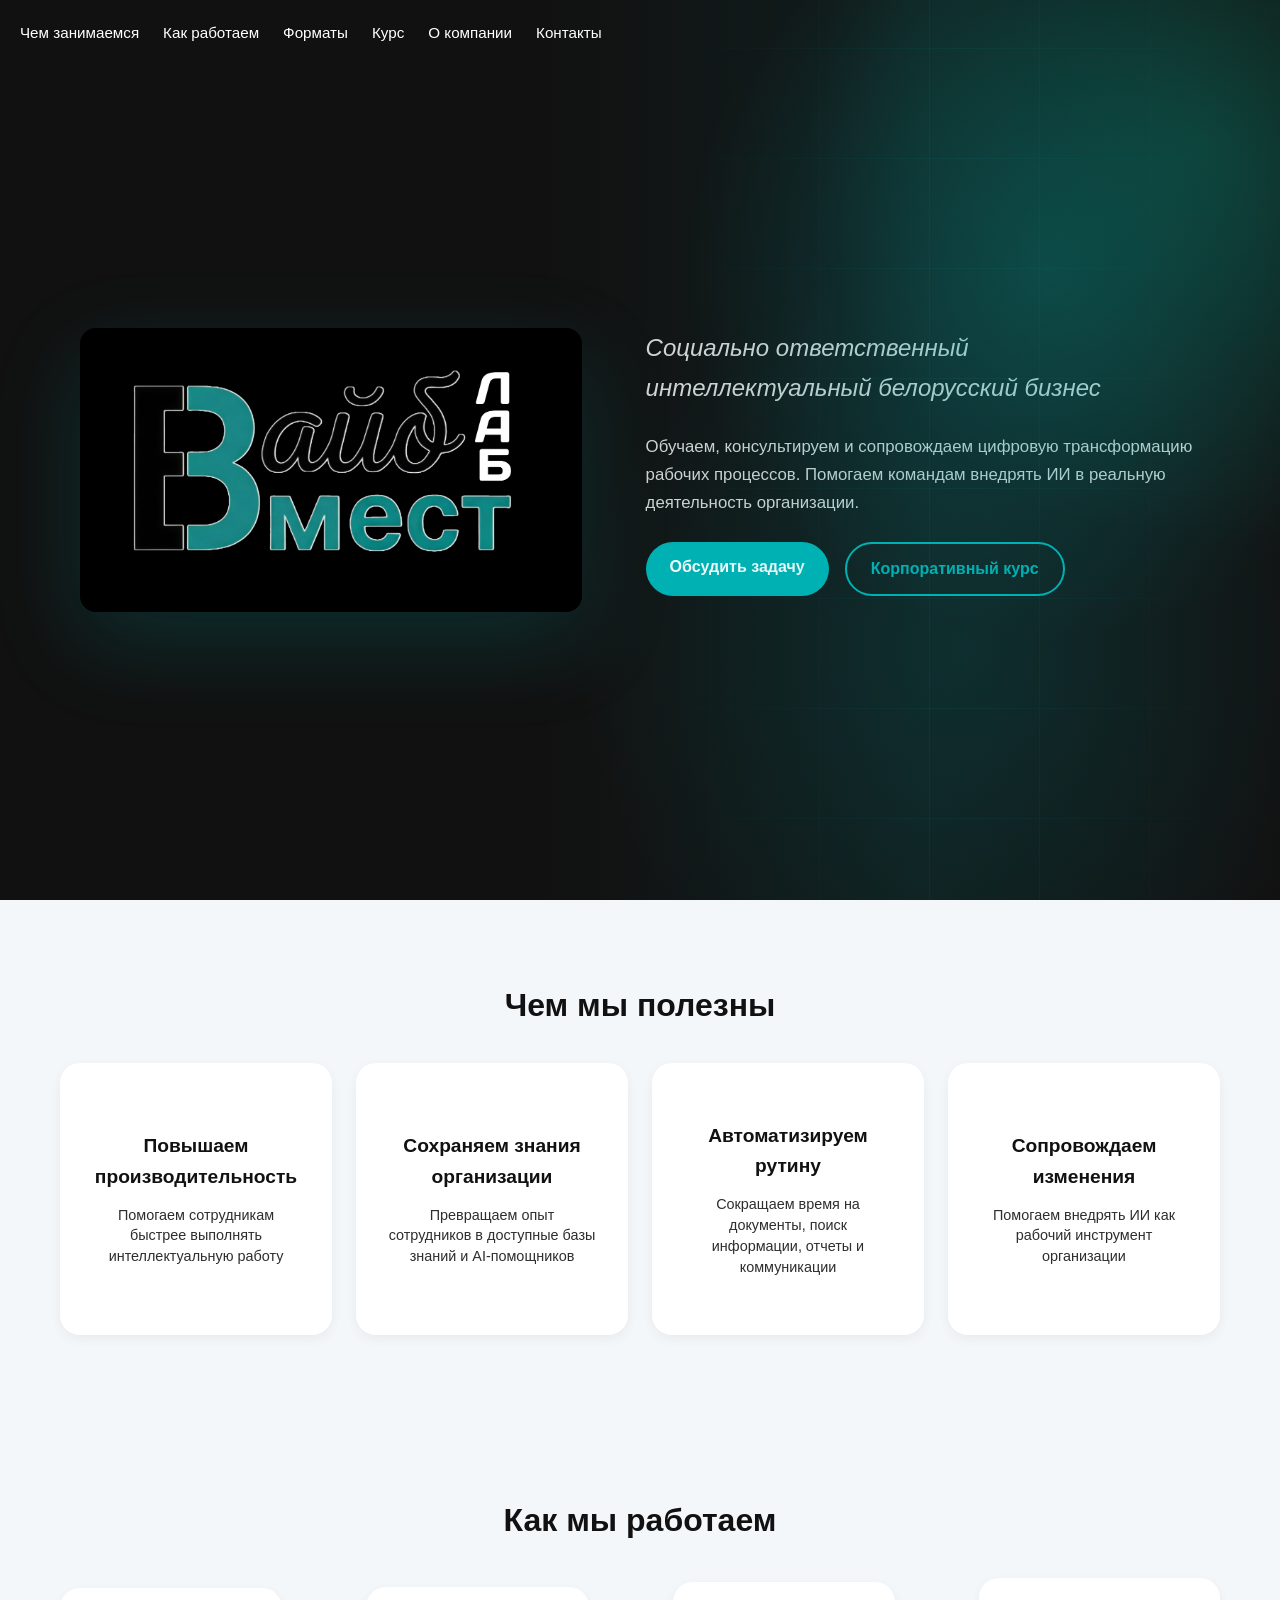
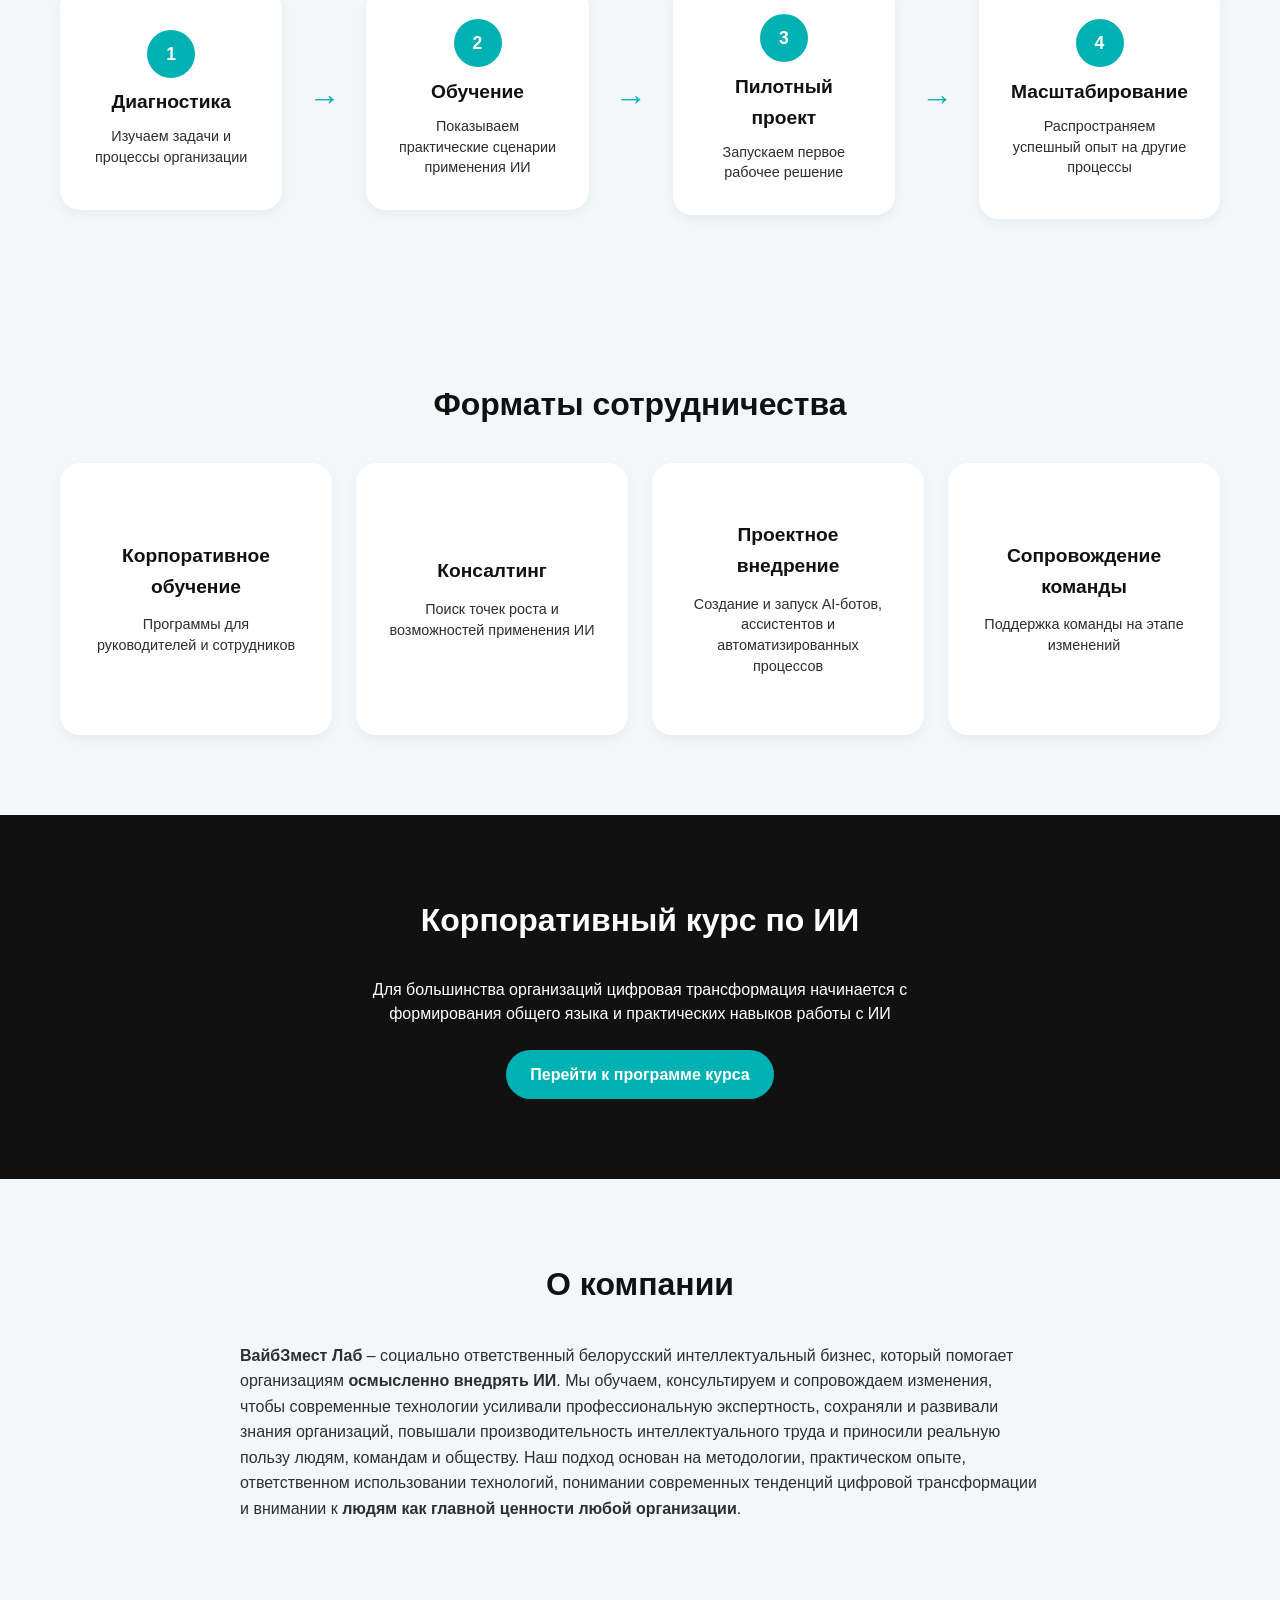
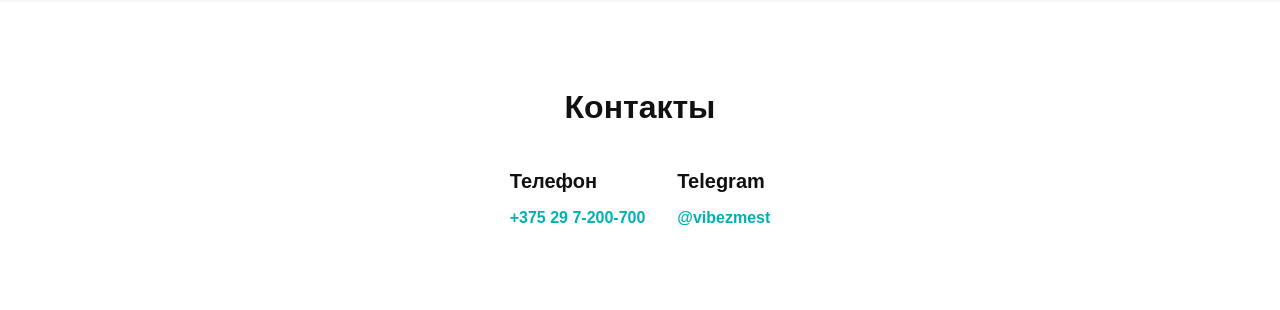
==== index.html @ 5fe68b1b "Update index.html" ====
<!DOCTYPE html>
<html lang="ru">
  <head>
    <meta charset="UTF-8" />
    <meta name="viewport" content="width=device-width, initial-scale=1.0" />
    <title>ВайбЗмест</title>
    <link rel="stylesheet" href="style.css" />
  </head>
  <body>
    <!-- Header / Hero Section -->
    <header class="hero" id="hero">
      <nav class="navbar">
        <!-- Убираем маленький логотип из навигации: оставляем только пункты меню и бургер -->
        <button class="nav-toggle" aria-label="Меню">
          &#9776;
        </button>
        <ul class="nav-links">
          <li><a href="#benefits">Чем занимаемся</a></li>
          <li><a href="#process">Как работаем</a></li>
          <li><a href="#formats">Форматы</a></li>
          <li><a href="#course">Курс</a></li>
          <li><a href="#about">О компании</a></li>
          <li><a href="#contacts">Контакты</a></li>
        </ul>
      </nav>
      <div class="hero-content">
        <!-- New hero layout: logo card and text side by side -->
        <div class="hero-logo-card">
          <!-- High‑resolution logo inside a white card -->
          <img src="assets/LogoVibeZmestBl.png" alt="Логотип ВайбЗмест" class="hero-logo" />
        </div>
        <div class="hero-text">
          <!-- Курсивная ценностная фраза вместо слогана про ИИ -->
          <p class="eyebrow">Социально ответственный интеллектуальный белорусский бизнес</p>
          <!-- Основные заголовки убираем, поскольку они дублируют логотип -->
          <p>
            Обучаем, консультируем и сопровождаем цифровую трансформацию рабочих
            процессов. Помогаем командам внедрять ИИ в&nbsp;реальную деятельность
            организации.
          </p>
          <div class="hero-buttons">
            <a href="#contacts" class="btn btn-primary">Обсудить задачу</a>
            <!-- Ссылка на программу корпоративного курса ведет на отдельный сайт -->
            <a href="https://pedfund.github.io/AI-PVNvna/" class="btn btn-outline" id="hero-course-link">Корпоративный курс</a>
          </div>
        </div>
      </div>
    </header>

    <!-- Benefits Section -->
    <section class="section benefits scroll-section" id="benefits">
      <div class="container">
        <h2 class="section-title">Чем мы полезны</h2>
        <div class="cards-grid">
          <div class="circle-card">
            <h3>Повышаем производительность</h3>
            <p>
              Помогаем сотрудникам быстрее выполнять интеллектуальную работу
            </p>
          </div>
          <div class="circle-card">
            <h3>Сохраняем знания организации</h3>
            <p>
              Превращаем опыт сотрудников в&nbsp;доступные базы знаний и
              AI‑помощников
            </p>
          </div>
          <div class="circle-card">
            <h3>Автоматизируем рутину</h3>
            <p>
              Сокращаем время на документы, поиск информации, отчеты и
              коммуникации
            </p>
          </div>
          <div class="circle-card">
            <h3>Сопровождаем изменения</h3>
            <p>
              Помогаем внедрять ИИ как рабочий инструмент организации
            </p>
          </div>
        </div>
      </div>
    </section>

    <!-- Process Section -->
    <section class="section process scroll-section" id="process">
      <div class="container">
        <h2 class="section-title">Как мы работаем</h2>
        <div class="process-flow">
          <div class="process-step">
            <div class="step-number">1</div>
            <h3>Диагностика</h3>
            <p>Изучаем задачи и процессы организации</p>
          </div>
          <div class="process-arrow">&rarr;</div>
          <div class="process-step">
            <div class="step-number">2</div>
            <h3>Обучение</h3>
            <p>Показываем практические сценарии применения ИИ</p>
          </div>
          <div class="process-arrow">&rarr;</div>
          <div class="process-step">
            <div class="step-number">3</div>
            <h3>Пилотный проект</h3>
            <p>Запускаем первое рабочее решение</p>
          </div>
          <div class="process-arrow">&rarr;</div>
          <div class="process-step">
            <div class="step-number">4</div>
            <h3>Масштабирование</h3>
            <p>Распространяем успешный опыт на другие процессы</p>
          </div>
        </div>
      </div>
    </section>

    <!-- Formats Section -->
    <section class="section formats scroll-section" id="formats">
      <div class="container">
        <h2 class="section-title">Форматы сотрудничества</h2>
        <div class="cards-grid">
          <div class="circle-card">
            <h3>Корпоративное обучение</h3>
            <p>Программы для руководителей и сотрудников</p>
          </div>
          <div class="circle-card">
            <h3>Консалтинг</h3>
            <p>Поиск точек роста и возможностей применения ИИ</p>
          </div>
          <div class="circle-card">
            <h3>Проектное внедрение</h3>
            <p>Создание и запуск AI‑ботов, ассистентов и автоматизированных процессов</p>
          </div>
          <div class="circle-card">
            <h3>Сопровождение команды</h3>
            <p>Поддержка команды на этапе изменений</p>
          </div>
        </div>
      </div>
    </section>

    <!-- Course Section -->
    <section class="section course scroll-section" id="course">
      <div class="container course-content">
        <h2 class="section-title">Корпоративный курс по ИИ</h2>
        <p>
          Для большинства организаций цифровая трансформация начинается с
          формирования общего языка и практических навыков работы с ИИ
        </p>
        <a href="https://pedfund.github.io/AI-PVNvna/" class="btn btn-primary" id="course-link">Перейти к программе курса</a>
      </div>
    </section>

    <!-- About Section -->
    <section class="section about scroll-section" id="about">
      <div class="container">
        <h2 class="section-title">О компании</h2>
        <p>
          <strong>ВайбЗмест Лаб</strong> – социально ответственный белорусский интеллектуальный бизнес, который помогает организациям <strong>осмысленно внедрять ИИ</strong>. Мы обучаем, консультируем и сопровождаем изменения, чтобы современные технологии усиливали профессиональную экспертность, сохраняли и развивали знания организаций, повышали производительность интеллектуального труда и приносили реальную пользу людям, командам и обществу</strong>. 
          Наш подход основан на методологии, практическом опыте, ответственном использовании технологий, понимании современных тенденций цифровой трансформации и внимании к <strong>людям как главной ценности любой организации</strong>.
        </p>
      </div>
    </section>

    <!-- Contacts Section -->
    <section class="section contacts scroll-section" id="contacts">
      <div class="container">
        <h2 class="section-title">Контакты</h2>
        <div class="contact-info">
          <div class="contact-item">
            <h3>Телефон</h3>
            <p><a href="tel:+375297200700">+375 29 7‑200‑700</a></p>
          </div>
          <div class="contact-item">
            <h3>Telegram</h3>
            <p><a href="https://t.me/vibezmest" id="telegram-link">@vibezmest</a></p>
          </div>
        </div>
      </div>
    </section>

    <script src="script.js"></script>
  </body>
</html>
---- style.css ----
/*
 * Основная таблица стилей для сайта ВайбЗмест
 *
 * Используются CSS‑переменные для удобной настройки цветовой схемы
 * и размеров. Старался сохранить минимализм, много воздуха и
 * хорошую читаемость даже на мобильных устройствах.
 */

/* Переменные цветов и размеров */
:root {
  --color-primary: #111111; /* графитовый */
  --color-light: #ffffff; /* белый */
  --color-accent: #00b1b4; /* фирменный бирюзовый оттенок */
  --color-accent-emerald: #00d9a6; /* дополнительный изумрудный оттенок для сетки */
  --color-background: #f4f7fa; /* светлый серо‑голубой фон */
  --color-card-bg: #ffffff; /* цвет карточек */
  --color-text-dark: #2e2e2e; /* основной цвет текста */
  --color-text-light: #f9f9f9; /* цвет текста на темном фоне */
  --spacing: 20px;
  --max-width: 1200px;
}

/* Сброс и базовые стили */
* {
  margin: 0;
  padding: 0;
  box-sizing: border-box;
}

body {
  font-family: 'Arial', 'Helvetica', sans-serif;
  line-height: 1.6;
  background-color: var(--color-background);
  color: var(--color-text-dark);
  scroll-behavior: smooth;
}

img {
  max-width: 100%;
  height: auto;
}

a {
  color: var(--color-accent);
  text-decoration: none;
}

a:hover {
  text-decoration: underline;
}

.container {
  max-width: var(--max-width);
  margin: 0 auto;
  padding: 0 var(--spacing);
}

/* Навигация */
.navbar {
  position: absolute;
  top: 0;
  left: 0;
  width: 100%;
  padding: var(--spacing);
  display: flex;
  align-items: center;
  justify-content: space-between;
  z-index: 1000;
}

.navbar .logo {
  height: 40px;
}

.nav-links {
  list-style: none;
  display: flex;
  gap: 1.5rem;
}

.nav-links li a {
  color: var(--color-light);
  font-weight: 500;
  font-size: 0.95rem;
  transition: color 0.3s ease;
}

.nav-links li a:hover {
  color: var(--color-accent);
}

/* Кнопка бургер-меню для мобильных */
.nav-toggle {
  display: none;
  font-size: 2rem;
  background: none;
  border: none;
  color: var(--color-light);
  cursor: pointer;
}

/* Герой */
.hero {
  background-color: var(--color-primary);
  color: var(--color-light);
  min-height: 100vh;
  display: flex;
  flex-direction: column;
  justify-content: center;
  align-items: center;
  padding: 120px var(--spacing) 80px;
  text-align: center;
  position: relative;
  overflow: hidden;
}

/* Сеточное свечение и нейросетка на первом экране
   Плавные радиальные градиенты дают свечение, а после – тонкая сетка справа. */
.hero::before {
  content: "";
  position: absolute;
  inset: 0;
  background:
    radial-gradient(circle at 82% 30%, rgba(0, 177, 180, 0.24), transparent 30%),
    radial-gradient(circle at 94% 16%, rgba(0, 217, 166, 0.18), transparent 28%),
    radial-gradient(circle at 76% 72%, rgba(0, 177, 180, 0.12), transparent 34%),
    linear-gradient(90deg, transparent 0%, transparent 42%, rgba(0, 177, 180, 0.08) 72%, transparent 100%);
  pointer-events: none;
  z-index: 0;
}

.hero::after {
  content: "";
  position: absolute;
  inset: 0;
  /* Сетка линий: горизонтальные и вертикальные полосы образуют сетку */
  background-image:
    linear-gradient(rgba(0, 177, 180, 0.18) 1px, transparent 1px),
    linear-gradient(90deg, rgba(0, 177, 180, 0.18) 1px, transparent 1px);
  background-size: 110px 110px;
  background-position: 70% 20%;
  opacity: 0.4;
  /* Маска, чтобы сетка постепенно появлялась справа и исчезала слева */
  mask-image:
    linear-gradient(90deg, transparent 0%, transparent 50%, black 75%, transparent 100%);
  -webkit-mask-image:
    linear-gradient(90deg, transparent 0%, transparent 50%, black 75%, transparent 100%);
  animation: networkGlow 16s ease-in-out infinite alternate;
  pointer-events: none;
  z-index: 0;
}

/* New hero layout */
.hero-content {
  width: min(1120px, 92vw);
  display: grid;
  grid-template-columns: 0.95fr 1.05fr;
  align-items: center;
  gap: 64px;
  text-align: left;
}
/* Карточка логотипа больше не имеет белой подложки или рамки.
   Мы делаем её прозрачной, убираем отступы и оставляем только тень,
   чтобы логотип выглядел свободно на фоне героя. */
.hero-logo-card {
  background: transparent;
  padding: 0;
  border-radius: 16px;
  box-shadow: 0 30px 90px rgba(0, 177, 180, 0.18);
  position: relative;
}

/* Заливаем правую часть логотипа белым, чтобы скрыть оригинальный текст «ЛАБ» */
/* Изображение логотипа в карточке. Убираем белую рамку вокруг него полностью. */
.hero-logo {
  width: 100%;
  display: block;
  border: none;
  border-radius: 16px;
}

/* Вертикальная подпись «ЛАБ» поверх логотипа — убираем черную обводку оригинала */
.hero-text {
  max-width: 620px;
}
.eyebrow {
  color: var(--color-accent);
  font-weight: 400;
  letter-spacing: normal;
  text-transform: none;
  font-style: italic;
  /* увеличиваем размер ценностной фразы */
  font-size: 1.5rem !important;
  margin-bottom: 1.2rem;
}
.hero-content h1 {
  font-size: clamp(3rem, 6vw, 5.8rem);
  line-height: 1;
  margin-bottom: 1rem;
}
.hero-content h2 {
  font-size: clamp(1.35rem, 2vw, 2rem);
  line-height: 1.35;
  font-weight: 500;
  margin-bottom: 1.4rem;
}
.hero-content p {
  font-size: 1.05rem;
  line-height: 1.65;
  color: rgba(255, 255, 255, 0.82);
  margin-bottom: 1.6rem;
  max-width: 620px;
}
.hero-buttons {
  display: flex;
  gap: 1rem;
  flex-wrap: wrap;
  justify-content: flex-start;
  margin-bottom: 1rem;
}
.tagline {
  font-size: 0.92rem;
  color: rgba(255, 255, 255, 0.62);
}

@media (max-width: 900px) {
  .hero-content {
    grid-template-columns: 1fr;
    gap: 36px;
    text-align: center;
  }
  .hero-logo-card {
    padding: 28px;
    max-width: 420px;
    margin: 0 auto;
  }
  .hero-text {
    margin: 0 auto;
  }
  .hero-buttons {
    justify-content: center;
  }
}

.btn {
  display: inline-block;
  padding: 0.75rem 1.5rem;
  border-radius: 30px;
  font-weight: 600;
  transition: background-color 0.3s ease, color 0.3s ease;
}

.btn-primary {
  background-color: var(--color-accent);
  color: var(--color-light);
}

.btn-primary:hover {
  background-color: #00969a;
}

.btn-outline {
  background-color: transparent;
  color: var(--color-accent);
  border: 2px solid var(--color-accent);
}

.btn-outline:hover {
  background-color: var(--color-accent);
  color: var(--color-light);
}

.tagline {
  font-size: 0.9rem;
  opacity: 0.8;
  margin-top: 1rem;
}

/* Секции */
.section {
  padding: 80px 0;
}

.section-title {
  font-size: 2rem;
  margin-bottom: 2rem;
  text-align: center;
  color: var(--color-primary);
}

.cards-grid {
  display: grid;
  grid-template-columns: repeat(auto-fit, minmax(250px, 1fr));
  gap: 1.5rem;
}

.card {
  background-color: var(--color-card-bg);
  border-radius: 12px;
  padding: 1.5rem;
  box-shadow: 0 4px 12px rgba(0, 0, 0, 0.05);
  transition: transform 0.3s ease, box-shadow 0.3s ease;
}

.card:hover {
  transform: translateY(-5px);
  box-shadow: 0 8px 20px rgba(0, 0, 0, 0.1);
}

/* Круглые карточки для преимуществ и форматов */
.circle-card {
  background-color: var(--color-card-bg);
  /* квадратная карточка с мягкими углами */
  border-radius: 20px;
  aspect-ratio: 1 / 1;
  display: flex;
  flex-direction: column;
  align-items: center;
  justify-content: center;
  padding: 2rem;
  text-align: center;
  box-shadow: 0 4px 12px rgba(0, 0, 0, 0.05);
  transition: transform 0.3s ease, box-shadow 0.3s ease;
}
.circle-card:hover {
  transform: translateY(-5px);
  box-shadow: 0 8px 20px rgba(0, 0, 0, 0.1);
}
.circle-card h3 {
  margin-bottom: 0.75rem;
  font-size: 1.2rem;
  color: var(--color-primary);
}
.circle-card p {
  font-size: 0.9rem;
  color: var(--color-text-dark);
  line-height: 1.45;
}

.card h3 {
  margin-bottom: 0.75rem;
  font-size: 1.25rem;
  color: var(--color-primary);
}

.card p {
  font-size: 0.95rem;
  color: var(--color-text-dark);
  line-height: 1.5;
}

/* Процесс (горизонтальный шаговый процесс) */
.process-flow {
  display: flex;
  flex-direction: column;
  align-items: center;
  gap: 1rem;
}

/* Make process steps circular */
.process-step {
  background-color: var(--color-card-bg);
  /* квадратные шаги процесса с закругленными углами */
  border-radius: 20px;
  aspect-ratio: 1 / 1;
  padding: 2rem;
  display: flex;
  flex-direction: column;
  align-items: center;
  justify-content: center;
  text-align: center;
  width: 100%;
  box-shadow: 0 4px 12px rgba(0, 0, 0, 0.05);
  transition: transform 0.3s ease, box-shadow 0.3s ease;
}

/* Titles inside process circles */
.process-step h3 {
  margin-bottom: 0.5rem;
  font-size: 1.2rem;
  color: var(--color-primary);
}

/* Text inside process circles */
.process-step p {
  color: var(--color-text-dark);
  font-size: 0.9rem;
  line-height: 1.45;
}

.process-arrow {
  font-size: 2rem;
  color: var(--color-accent);
  /* default orientation: rightwards arrow */
  transform: none;
  margin: 0 10px;
}

/* Number badge for each process circle */
.step-number {
  background-color: var(--color-accent);
  color: var(--color-light);
  border-radius: 50%;
  width: 48px;
  height: 48px;
  display: flex;
  align-items: center;
  justify-content: center;
  margin-bottom: 0.6rem;
  font-weight: 600;
  font-size: 1.1rem;
}

/* Курс */
.course {
  background-color: var(--color-primary);
  color: var(--color-light);
  text-align: center;
}

.course .section-title {
  color: var(--color-light);
}

.course p {
  max-width: 600px;
  margin: 0 auto 1.5rem;
  font-size: 1rem;
  line-height: 1.5;
}

.course .btn-primary {
  font-size: 1rem;
}

/* О компании */
.about p {
  max-width: 800px;
  margin: 0 auto;
  font-size: 1rem;
  line-height: 1.6;
}

/* Контакты */
.contacts {
  background-color: var(--color-card-bg);
  color: var(--color-primary);
}

.contact-info {
  display: flex;
  flex-wrap: wrap;
  gap: 2rem;
  justify-content: center;
}

.contact-item h3 {
  margin-bottom: 0.5rem;
  font-size: 1.25rem;
  color: var(--color-primary);
}

.contact-item p {
  font-size: 1rem;
}

.contact-item a {
  color: var(--color-accent);
  font-weight: 600;
}

.contact-item a:hover {
  text-decoration: underline;
}

/* Анимации появления */
.scroll-section {
  opacity: 0;
  transform: translateY(40px);
  transition: opacity 0.6s ease-out, transform 0.6s ease-out;
}

.scroll-section.visible {
  opacity: 1;
  transform: translateY(0);
}

/* Media queries для мобильных устройств */
@media (min-width: 768px) {
  .process-flow {
    flex-direction: row;
    justify-content: space-between;
  }
  .process-arrow {
    /* keep arrow horizontal on desktop */
    transform: none;
    margin: 0 10px;
  }
  .process-step {
    width: calc(25% - 15px);
  }
}

/* Rotate arrow vertically on narrow screens */
@media (max-width: 767px) {
  .process-arrow {
    transform: rotate(90deg);
    margin: 10px 0;
  }
}

@media (max-width: 991px) {
  .nav-links {
    position: absolute;
    top: 100%;
    right: 0;
    background-color: var(--color-primary);
    flex-direction: column;
    width: 200px;
    padding: 1rem;
    gap: 1rem;
    display: none;
    border-radius: 0 0 0 8px;
  }
  .nav-links li a {
    color: var(--color-light);
    font-size: 1rem;
  }
  .nav-toggle {
    display: block;
  }
  .navbar.active .nav-links {
    display: flex;
  }
}

@media (max-width: 575px) {
  .cards-grid {
    grid-template-columns: 1fr;
  }
}

/* Анимация для мерцания сетки */
@keyframes networkGlow {
  from {
    opacity: 0.22;
    transform: translateY(0);
  }
  to {
    opacity: 0.46;
    transform: translateY(-10px);
  }
}
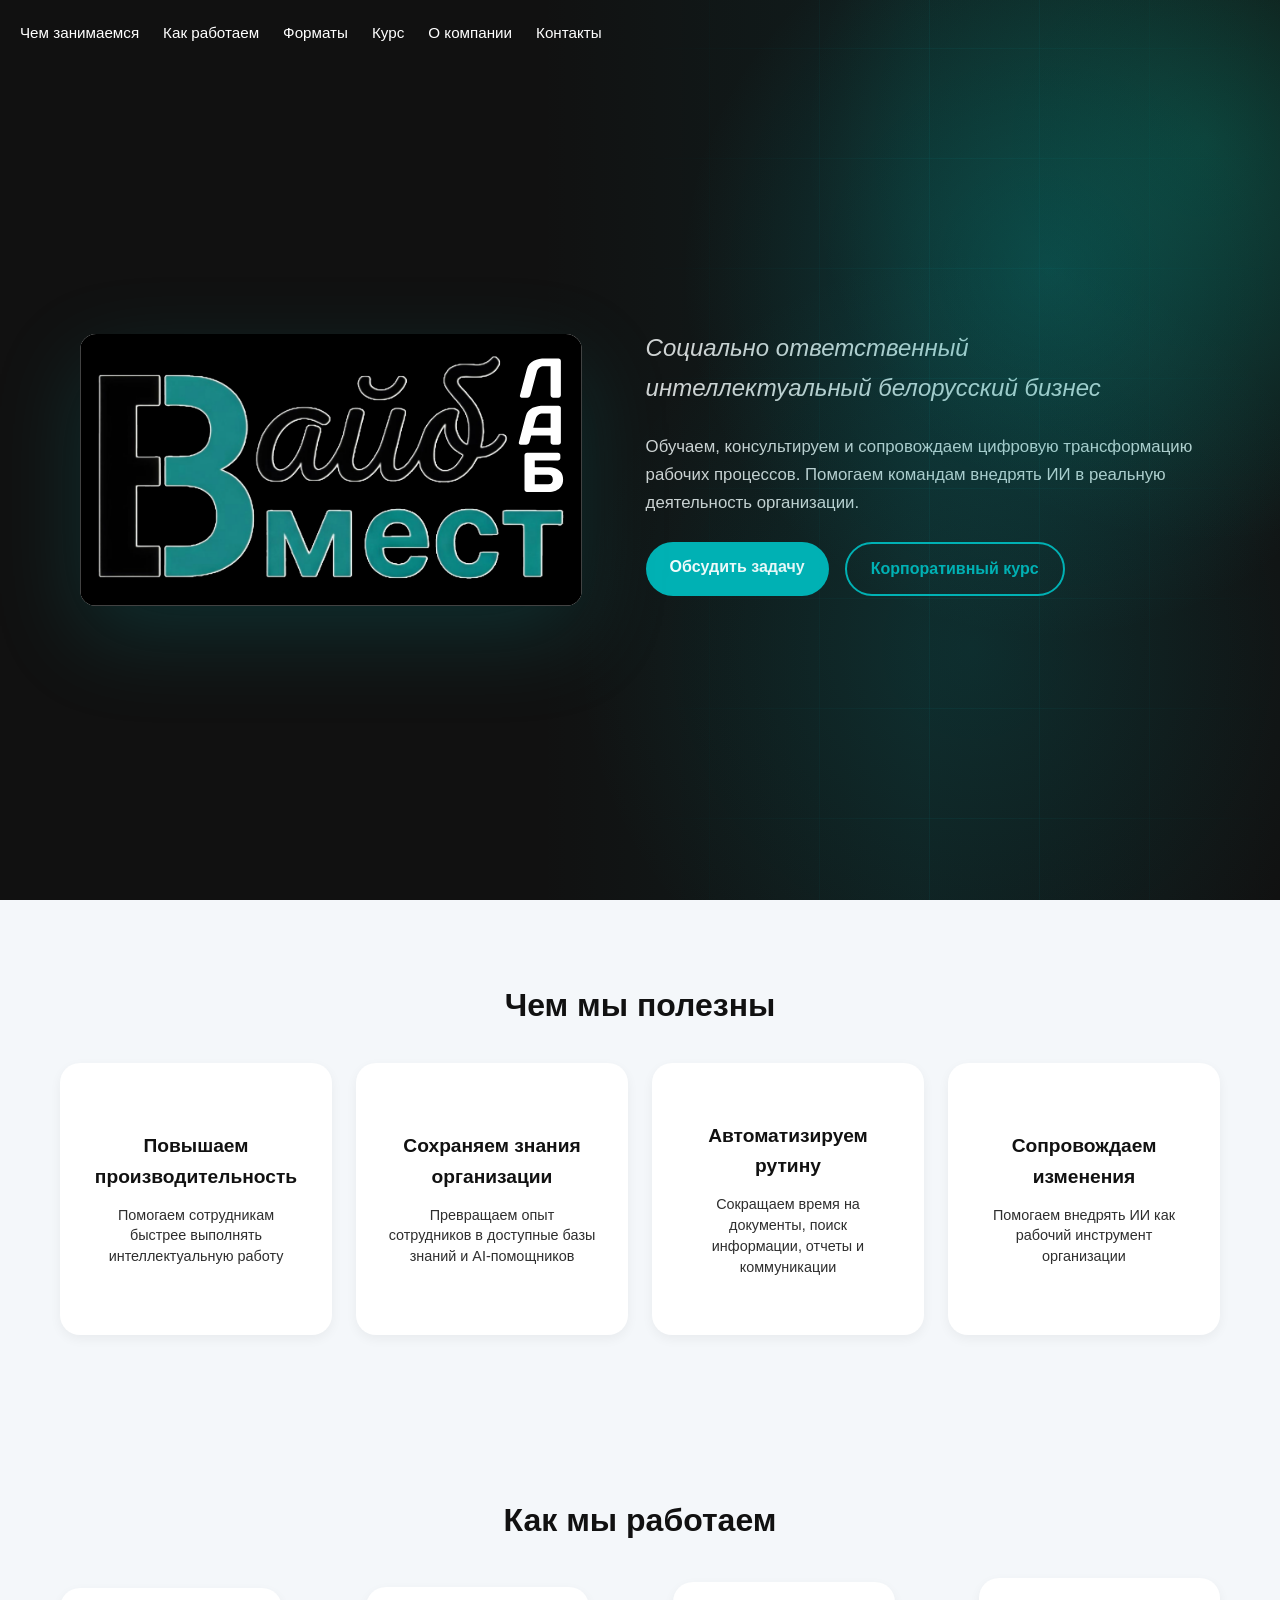
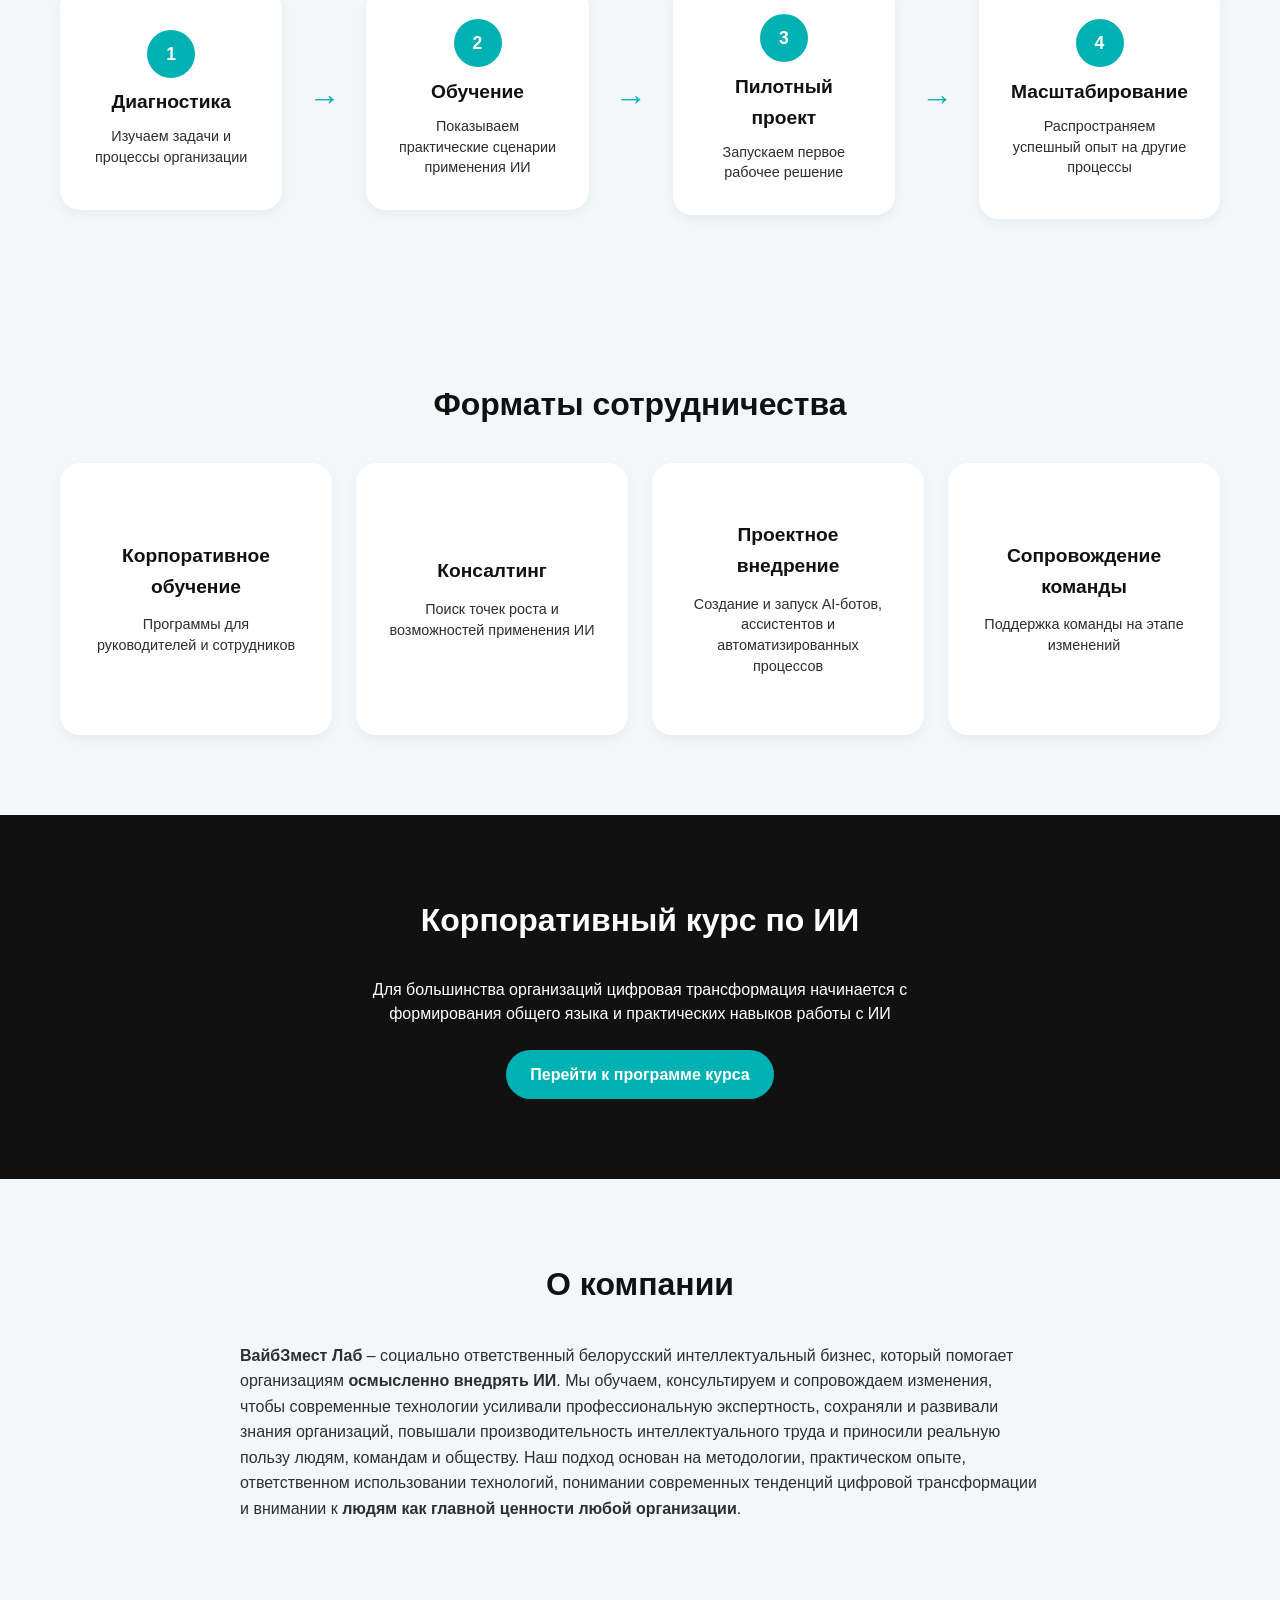
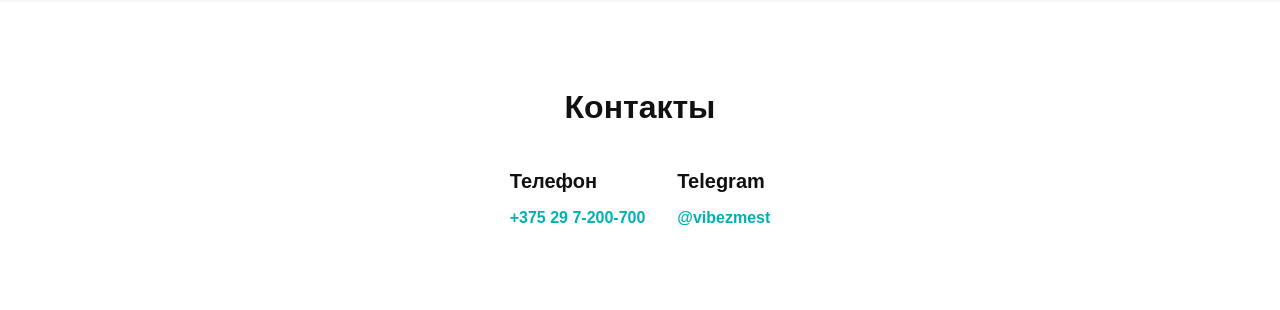
==== commit 3323e7b3: "Update index.html" ====
--- a/index.html
+++ b/index.html
@@ -27,7 +27,7 @@
         <!-- New hero layout: logo card and text side by side -->
         <div class="hero-logo-card">
           <!-- High‑resolution logo inside a white card -->
-          <img src="assets/LogoVibeZmestBl.png" alt="Логотип ВайбЗмест" class="hero-logo" />
+          <img src="assets/LogoVibeZmest-ForBlack(transp).svg" alt="Логотип ВайбЗмест" class="hero-logo" />
         </div>
         <div class="hero-text">
           <!-- Курсивная ценностная фраза вместо слогана про ИИ -->
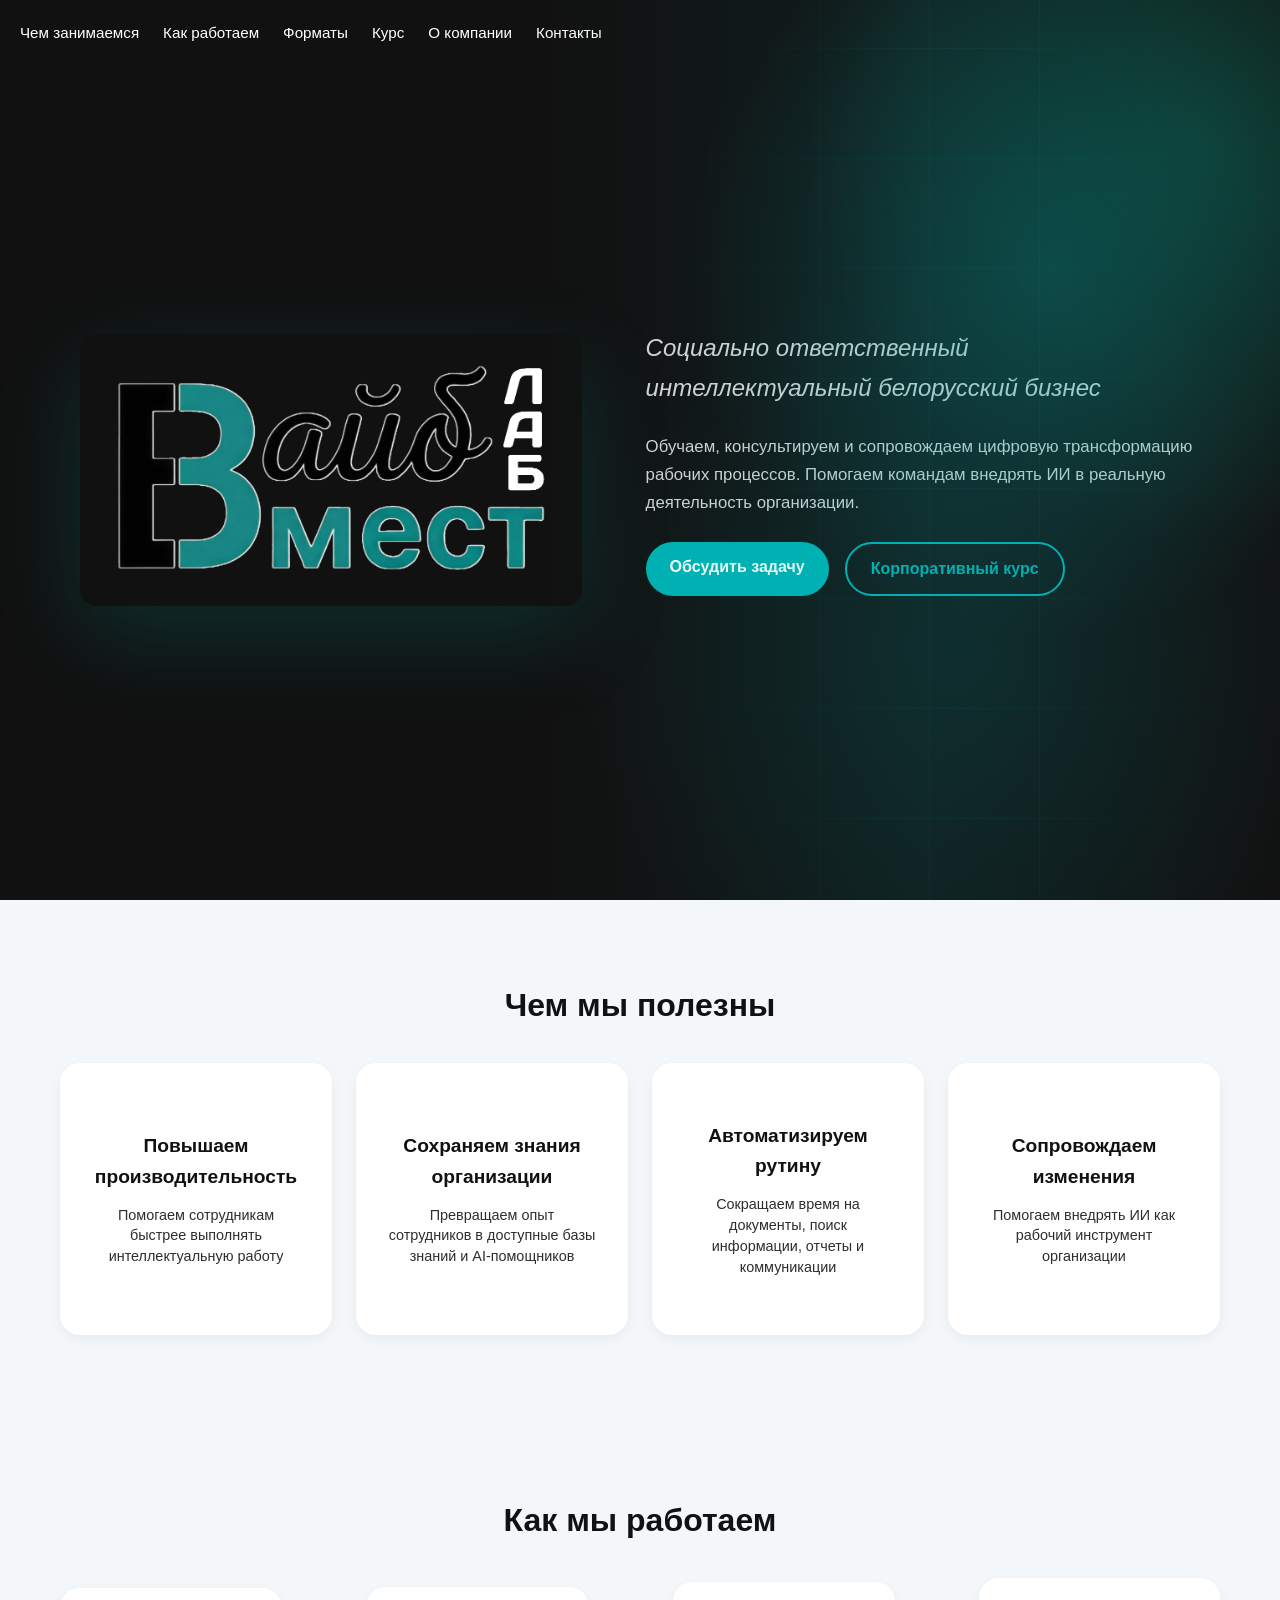
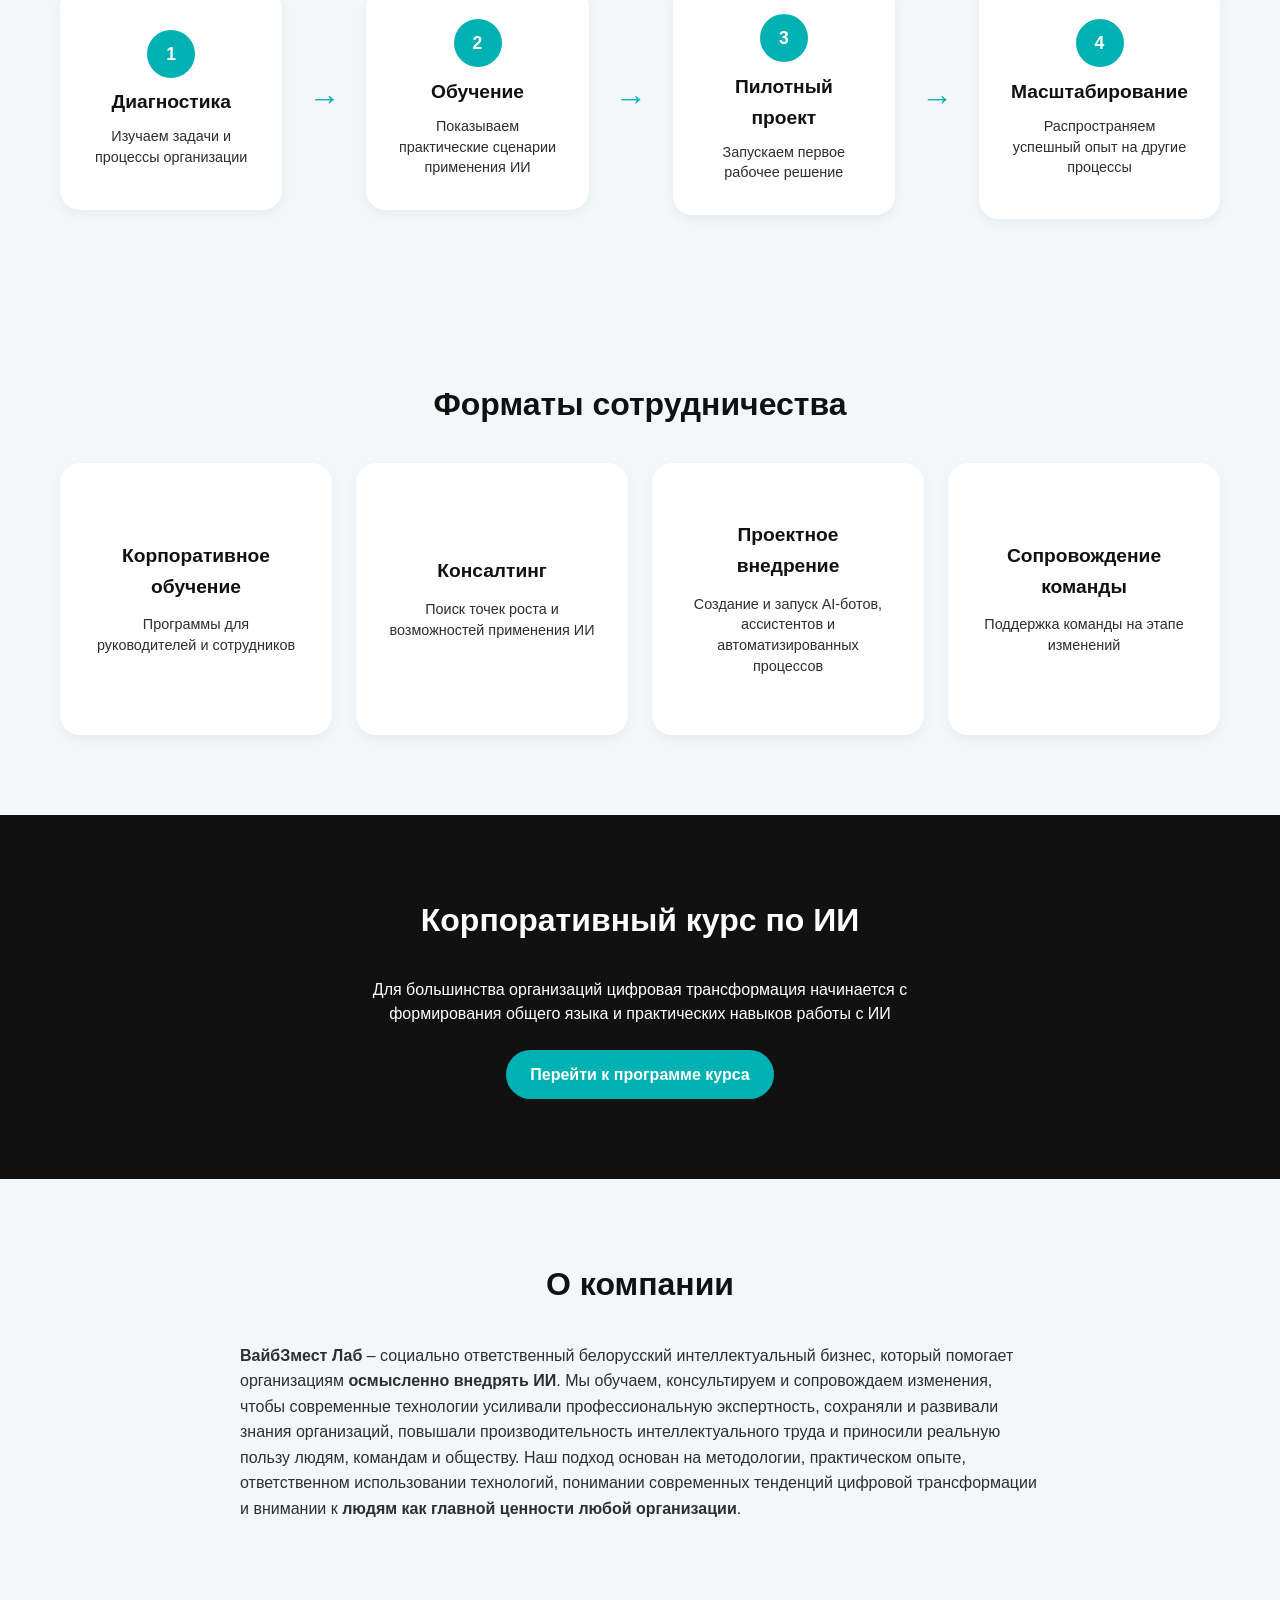
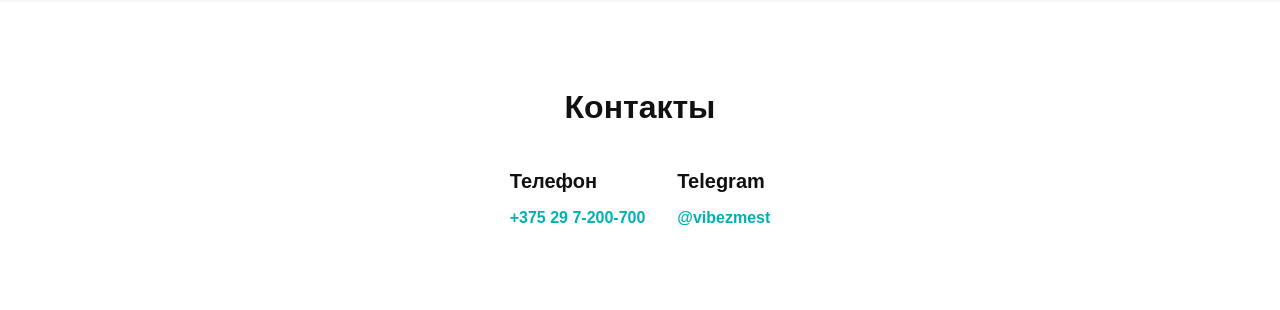
==== commit 54a2f118: "Update index.html" ====
--- a/index.html
+++ b/index.html
@@ -27,7 +27,7 @@
         <!-- New hero layout: logo card and text side by side -->
         <div class="hero-logo-card">
           <!-- High‑resolution logo inside a white card -->
-          <img src="assets/LogoVibeZmest-ForBlack(transp).svg" alt="Логотип ВайбЗмест" class="hero-logo" />
+          <img src="assets/logo-www.png" alt="Логотип ВайбЗмест" class="hero-logo" />
         </div>
         <div class="hero-text">
           <!-- Курсивная ценностная фраза вместо слогана про ИИ -->
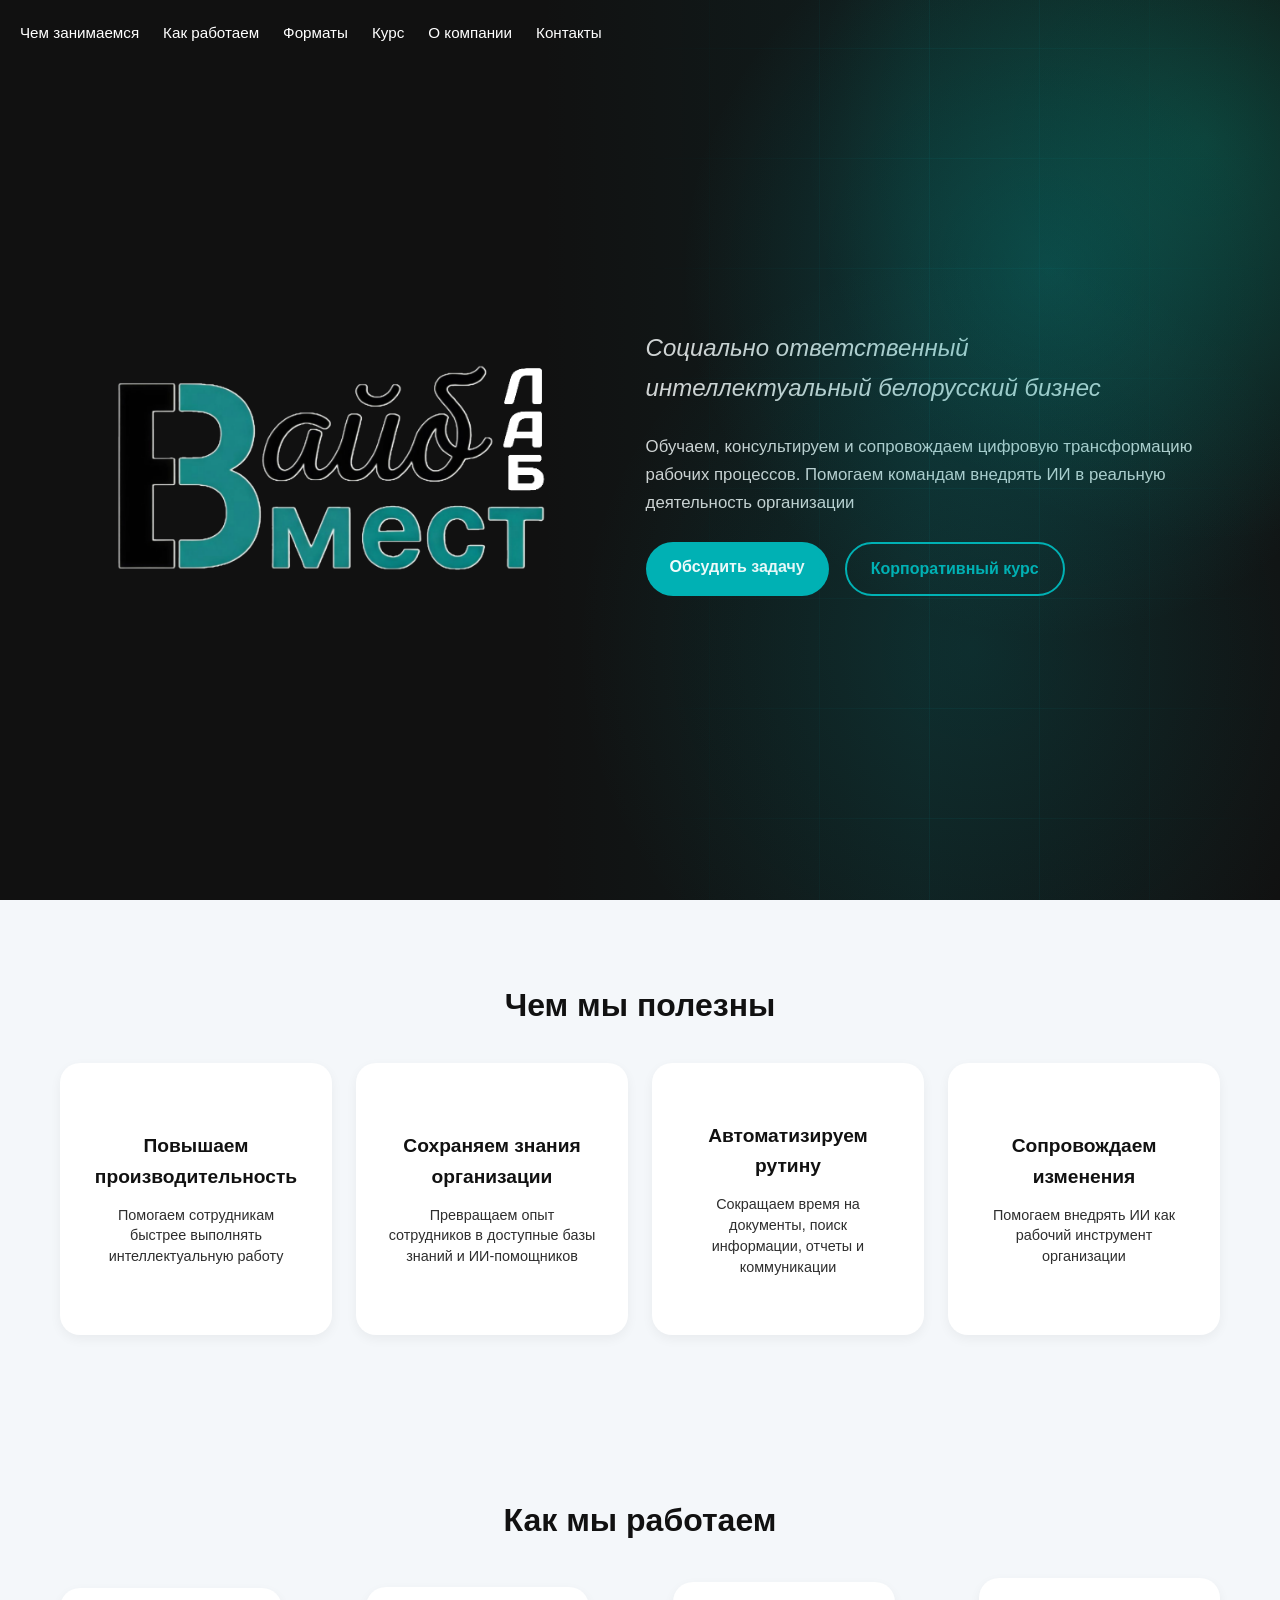
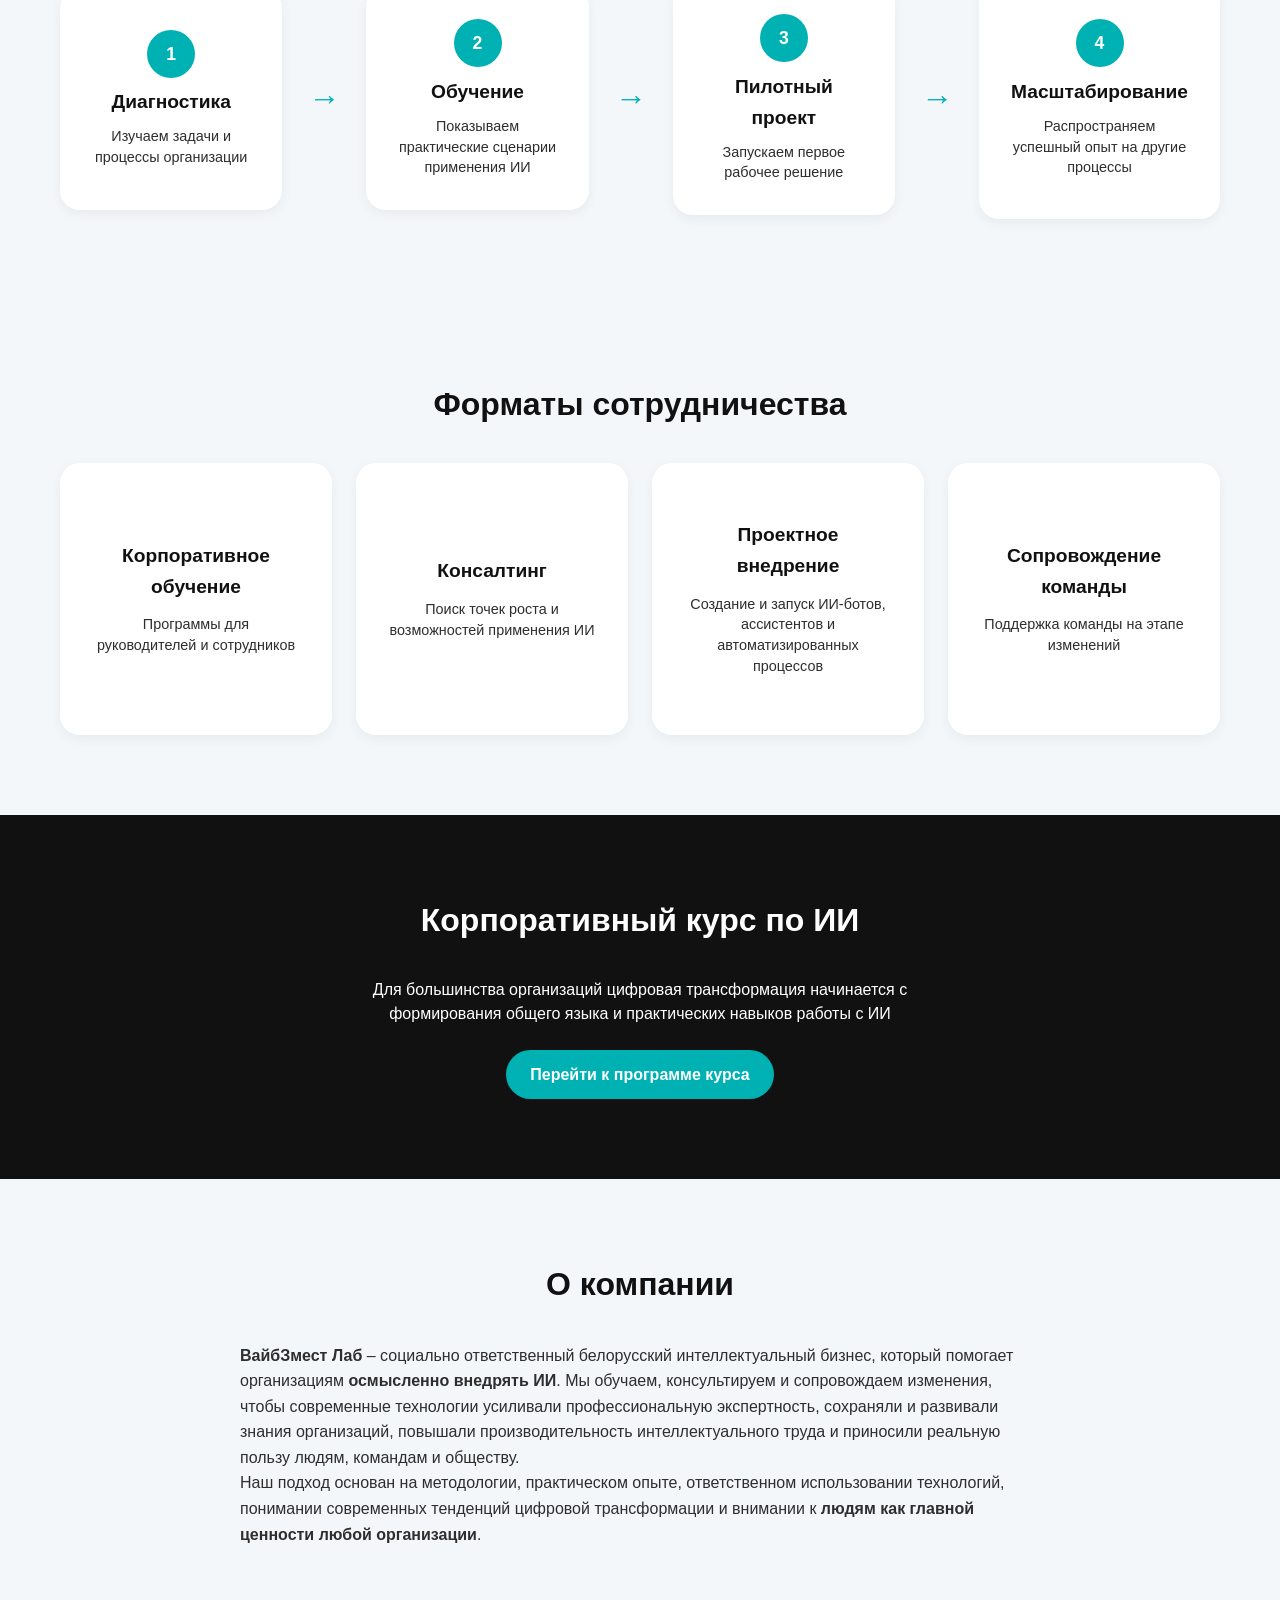
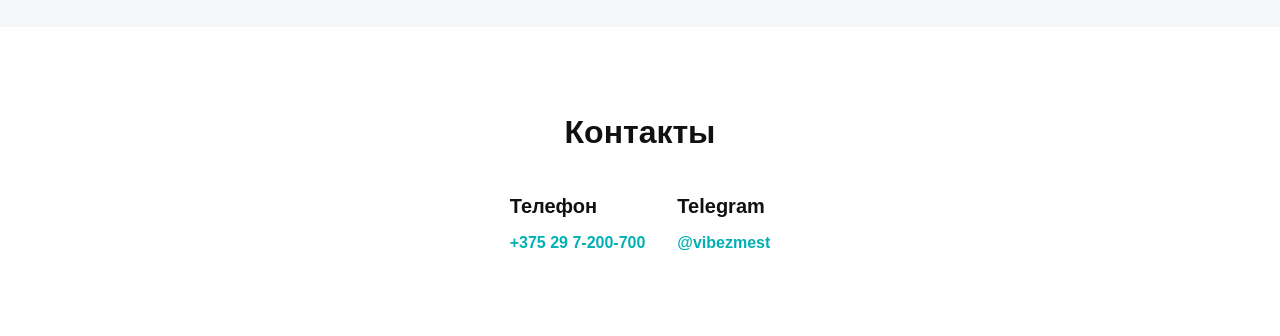
==== commit 2330fe57: "Update index.html" ====
--- a/index.html
+++ b/index.html
@@ -36,7 +36,7 @@
           <p>
             Обучаем, консультируем и сопровождаем цифровую трансформацию рабочих
             процессов. Помогаем командам внедрять ИИ в&nbsp;реальную деятельность
-            организации.
+            организации
           </p>
           <div class="hero-buttons">
             <a href="#contacts" class="btn btn-primary">Обсудить задачу</a>
@@ -62,7 +62,7 @@
             <h3>Сохраняем знания организации</h3>
             <p>
               Превращаем опыт сотрудников в&nbsp;доступные базы знаний и
-              AI‑помощников
+              ИИ‑помощников
             </p>
           </div>
           <div class="circle-card">
@@ -129,7 +129,7 @@
           </div>
           <div class="circle-card">
             <h3>Проектное внедрение</h3>
-            <p>Создание и запуск AI‑ботов, ассистентов и автоматизированных процессов</p>
+            <p>Создание и запуск ИИ‑ботов, ассистентов и автоматизированных процессов</p>
           </div>
           <div class="circle-card">
             <h3>Сопровождение команды</h3>
@@ -144,8 +144,8 @@
       <div class="container course-content">
         <h2 class="section-title">Корпоративный курс по ИИ</h2>
         <p>
-          Для большинства организаций цифровая трансформация начинается с
-          формирования общего языка и практических навыков работы с ИИ
+          Для большинства организаций цифровая трансформация начинается 
+          с формирования общего языка и практических навыков работы с ИИ
         </p>
         <a href="https://pedfund.github.io/AI-PVNvna/" class="btn btn-primary" id="course-link">Перейти к программе курса</a>
       </div>
@@ -157,7 +157,8 @@
         <h2 class="section-title">О компании</h2>
         <p>
           <strong>ВайбЗмест Лаб</strong> – социально ответственный белорусский интеллектуальный бизнес, который помогает организациям <strong>осмысленно внедрять ИИ</strong>. Мы обучаем, консультируем и сопровождаем изменения, чтобы современные технологии усиливали профессиональную экспертность, сохраняли и развивали знания организаций, повышали производительность интеллектуального труда и приносили реальную пользу людям, командам и обществу</strong>. 
-          Наш подход основан на методологии, практическом опыте, ответственном использовании технологий, понимании современных тенденций цифровой трансформации и внимании к <strong>людям как главной ценности любой организации</strong>.
+         </p>
+        <p>Наш подход основан на методологии, практическом опыте, ответственном использовании технологий, понимании современных тенденций цифровой трансформации и внимании к <strong>людям как главной ценности любой организации</strong>.
         </p>
       </div>
     </section>
--- a/style.css
+++ b/style.css
@@ -165,8 +165,8 @@
 .hero-logo-card {
   background: transparent;
   padding: 0;
-  border-radius: 16px;
-  box-shadow: 0 30px 90px rgba(0, 177, 180, 0.18);
+  border-radius: 0;
+  box-shadow: none;
   position: relative;
 }
 
@@ -176,7 +176,7 @@
   width: 100%;
   display: block;
   border: none;
-  border-radius: 16px;
+  border-radius: 0;
 }
 
 /* Вертикальная подпись «ЛАБ» поверх логотипа — убираем черную обводку оригинала */
@@ -550,4 +550,4 @@
     opacity: 0.46;
     transform: translateY(-10px);
   }
-}+}
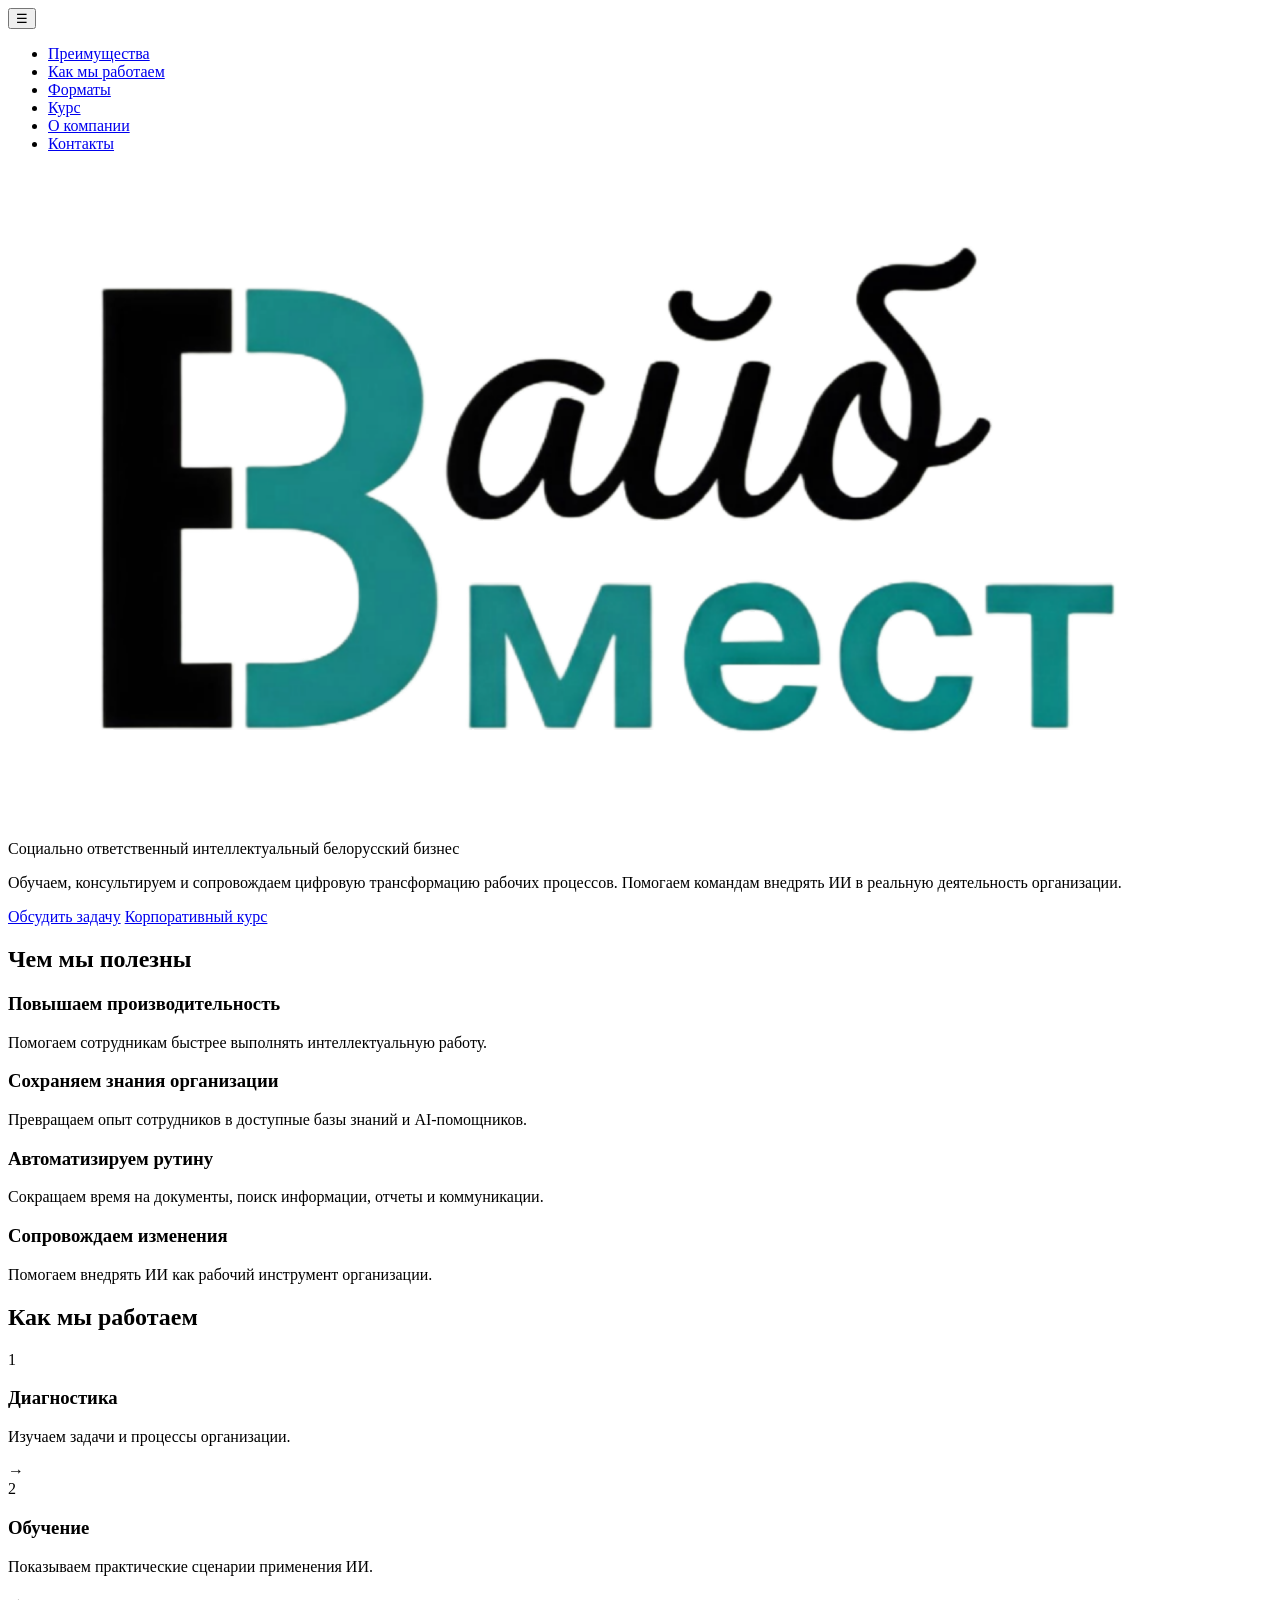
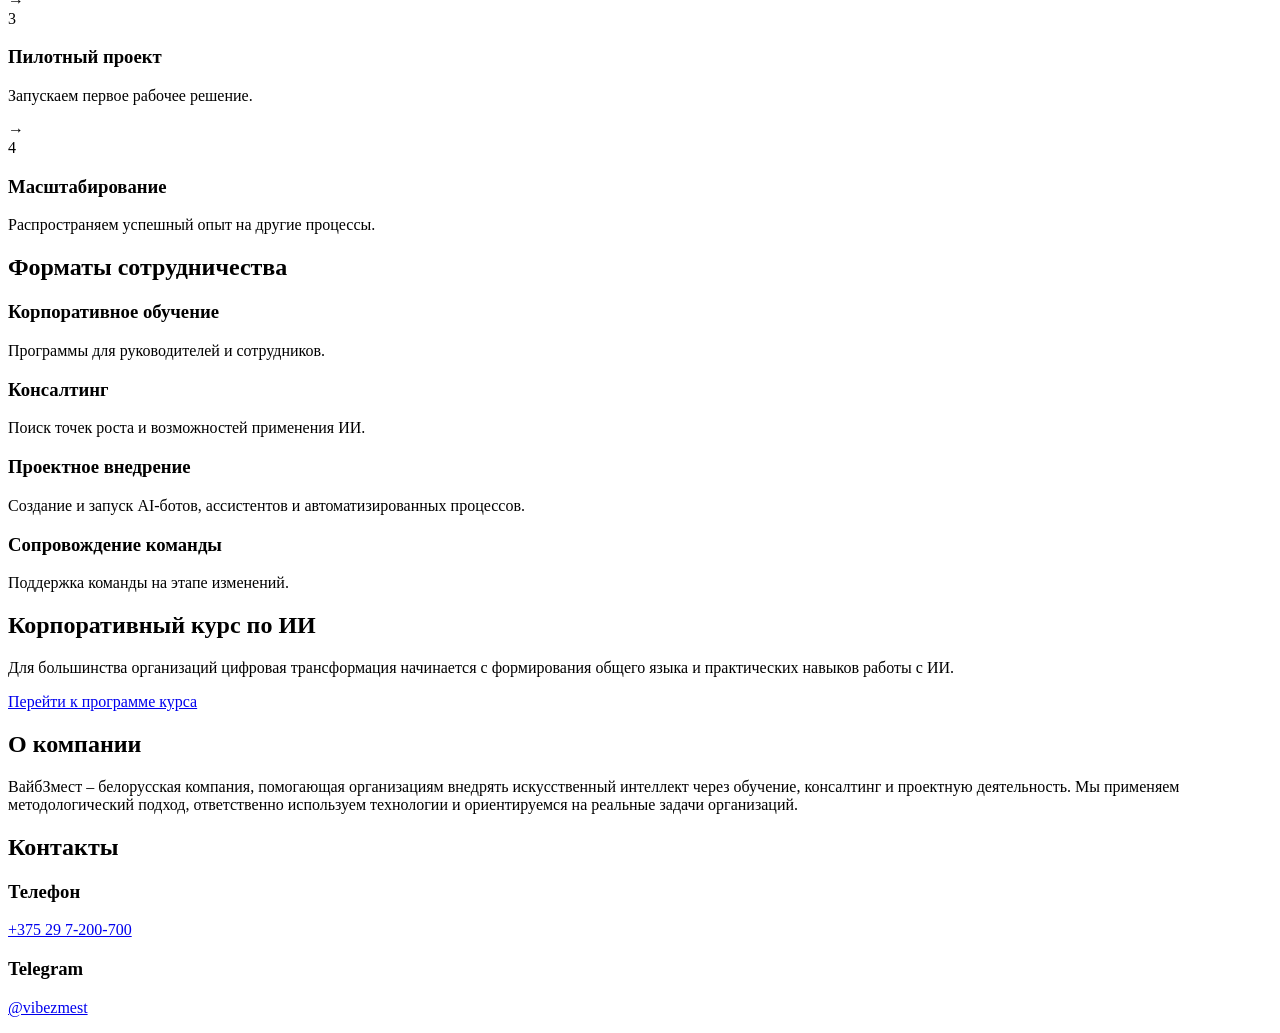
==== commit 932f6b4b: "Add files via upload" ====
--- a/index.html
+++ b/index.html
@@ -15,8 +15,8 @@
           &#9776;
         </button>
         <ul class="nav-links">
-          <li><a href="#benefits">Чем занимаемся</a></li>
-          <li><a href="#process">Как работаем</a></li>
+          <li><a href="#benefits">Преимущества</a></li>
+          <li><a href="#process">Как мы работаем</a></li>
           <li><a href="#formats">Форматы</a></li>
           <li><a href="#course">Курс</a></li>
           <li><a href="#about">О компании</a></li>
@@ -26,8 +26,8 @@
       <div class="hero-content">
         <!-- New hero layout: logo card and text side by side -->
         <div class="hero-logo-card">
-          <!-- High‑resolution logo inside a white card -->
-          <img src="assets/logo-www.png" alt="Логотип ВайбЗмест" class="hero-logo" />
+          <!-- Логотип лежит в корне репозитория: logo.png -->
+          <img src="logo.png" alt="Логотип ВайбЗмест" class="hero-logo" />
         </div>
         <div class="hero-text">
           <!-- Курсивная ценностная фраза вместо слогана про ИИ -->
@@ -36,7 +36,7 @@
           <p>
             Обучаем, консультируем и сопровождаем цифровую трансформацию рабочих
             процессов. Помогаем командам внедрять ИИ в&nbsp;реальную деятельность
-            организации
+            организации.
           </p>
           <div class="hero-buttons">
             <a href="#contacts" class="btn btn-primary">Обсудить задачу</a>
@@ -55,27 +55,27 @@
           <div class="circle-card">
             <h3>Повышаем производительность</h3>
             <p>
-              Помогаем сотрудникам быстрее выполнять интеллектуальную работу
+              Помогаем сотрудникам быстрее выполнять интеллектуальную работу.
             </p>
           </div>
           <div class="circle-card">
             <h3>Сохраняем знания организации</h3>
             <p>
               Превращаем опыт сотрудников в&nbsp;доступные базы знаний и
-              ИИ‑помощников
+              AI‑помощников.
             </p>
           </div>
           <div class="circle-card">
             <h3>Автоматизируем рутину</h3>
             <p>
               Сокращаем время на документы, поиск информации, отчеты и
-              коммуникации
+              коммуникации.
             </p>
           </div>
           <div class="circle-card">
             <h3>Сопровождаем изменения</h3>
             <p>
-              Помогаем внедрять ИИ как рабочий инструмент организации
+              Помогаем внедрять ИИ как рабочий инструмент организации.
             </p>
           </div>
         </div>
@@ -90,25 +90,25 @@
           <div class="process-step">
             <div class="step-number">1</div>
             <h3>Диагностика</h3>
-            <p>Изучаем задачи и процессы организации</p>
+            <p>Изучаем задачи и процессы организации.</p>
           </div>
           <div class="process-arrow">&rarr;</div>
           <div class="process-step">
             <div class="step-number">2</div>
             <h3>Обучение</h3>
-            <p>Показываем практические сценарии применения ИИ</p>
+            <p>Показываем практические сценарии применения ИИ.</p>
           </div>
           <div class="process-arrow">&rarr;</div>
           <div class="process-step">
             <div class="step-number">3</div>
             <h3>Пилотный проект</h3>
-            <p>Запускаем первое рабочее решение</p>
+            <p>Запускаем первое рабочее решение.</p>
           </div>
           <div class="process-arrow">&rarr;</div>
           <div class="process-step">
             <div class="step-number">4</div>
             <h3>Масштабирование</h3>
-            <p>Распространяем успешный опыт на другие процессы</p>
+            <p>Распространяем успешный опыт на другие процессы.</p>
           </div>
         </div>
       </div>
@@ -121,19 +121,19 @@
         <div class="cards-grid">
           <div class="circle-card">
             <h3>Корпоративное обучение</h3>
-            <p>Программы для руководителей и сотрудников</p>
+            <p>Программы для руководителей и сотрудников.</p>
           </div>
           <div class="circle-card">
             <h3>Консалтинг</h3>
-            <p>Поиск точек роста и возможностей применения ИИ</p>
+            <p>Поиск точек роста и возможностей применения ИИ.</p>
           </div>
           <div class="circle-card">
             <h3>Проектное внедрение</h3>
-            <p>Создание и запуск ИИ‑ботов, ассистентов и автоматизированных процессов</p>
+            <p>Создание и запуск AI‑ботов, ассистентов и автоматизированных процессов.</p>
           </div>
           <div class="circle-card">
             <h3>Сопровождение команды</h3>
-            <p>Поддержка команды на этапе изменений</p>
+            <p>Поддержка команды на этапе изменений.</p>
           </div>
         </div>
       </div>
@@ -144,8 +144,8 @@
       <div class="container course-content">
         <h2 class="section-title">Корпоративный курс по ИИ</h2>
         <p>
-          Для большинства организаций цифровая трансформация начинается 
-          с формирования общего языка и практических навыков работы с ИИ
+          Для большинства организаций цифровая трансформация начинается с
+          формирования общего языка и практических навыков работы с ИИ.
         </p>
         <a href="https://pedfund.github.io/AI-PVNvna/" class="btn btn-primary" id="course-link">Перейти к программе курса</a>
       </div>
@@ -156,9 +156,11 @@
       <div class="container">
         <h2 class="section-title">О компании</h2>
         <p>
-          <strong>ВайбЗмест Лаб</strong> – социально ответственный белорусский интеллектуальный бизнес, который помогает организациям <strong>осмысленно внедрять ИИ</strong>. Мы обучаем, консультируем и сопровождаем изменения, чтобы современные технологии усиливали профессиональную экспертность, сохраняли и развивали знания организаций, повышали производительность интеллектуального труда и приносили реальную пользу людям, командам и обществу</strong>. 
-         </p>
-        <p>Наш подход основан на методологии, практическом опыте, ответственном использовании технологий, понимании современных тенденций цифровой трансформации и внимании к <strong>людям как главной ценности любой организации</strong>.
+          ВайбЗмест – белорусская компания, помогающая организациям внедрять
+          искусственный интеллект через обучение, консалтинг и проектную
+          деятельность. Мы применяем методологический подход, ответственно
+          используем технологии и ориентируемся на реальные задачи
+          организаций.
         </p>
       </div>
     </section>
@@ -182,4 +184,4 @@
 
     <script src="script.js"></script>
   </body>
-</html>
+</html>
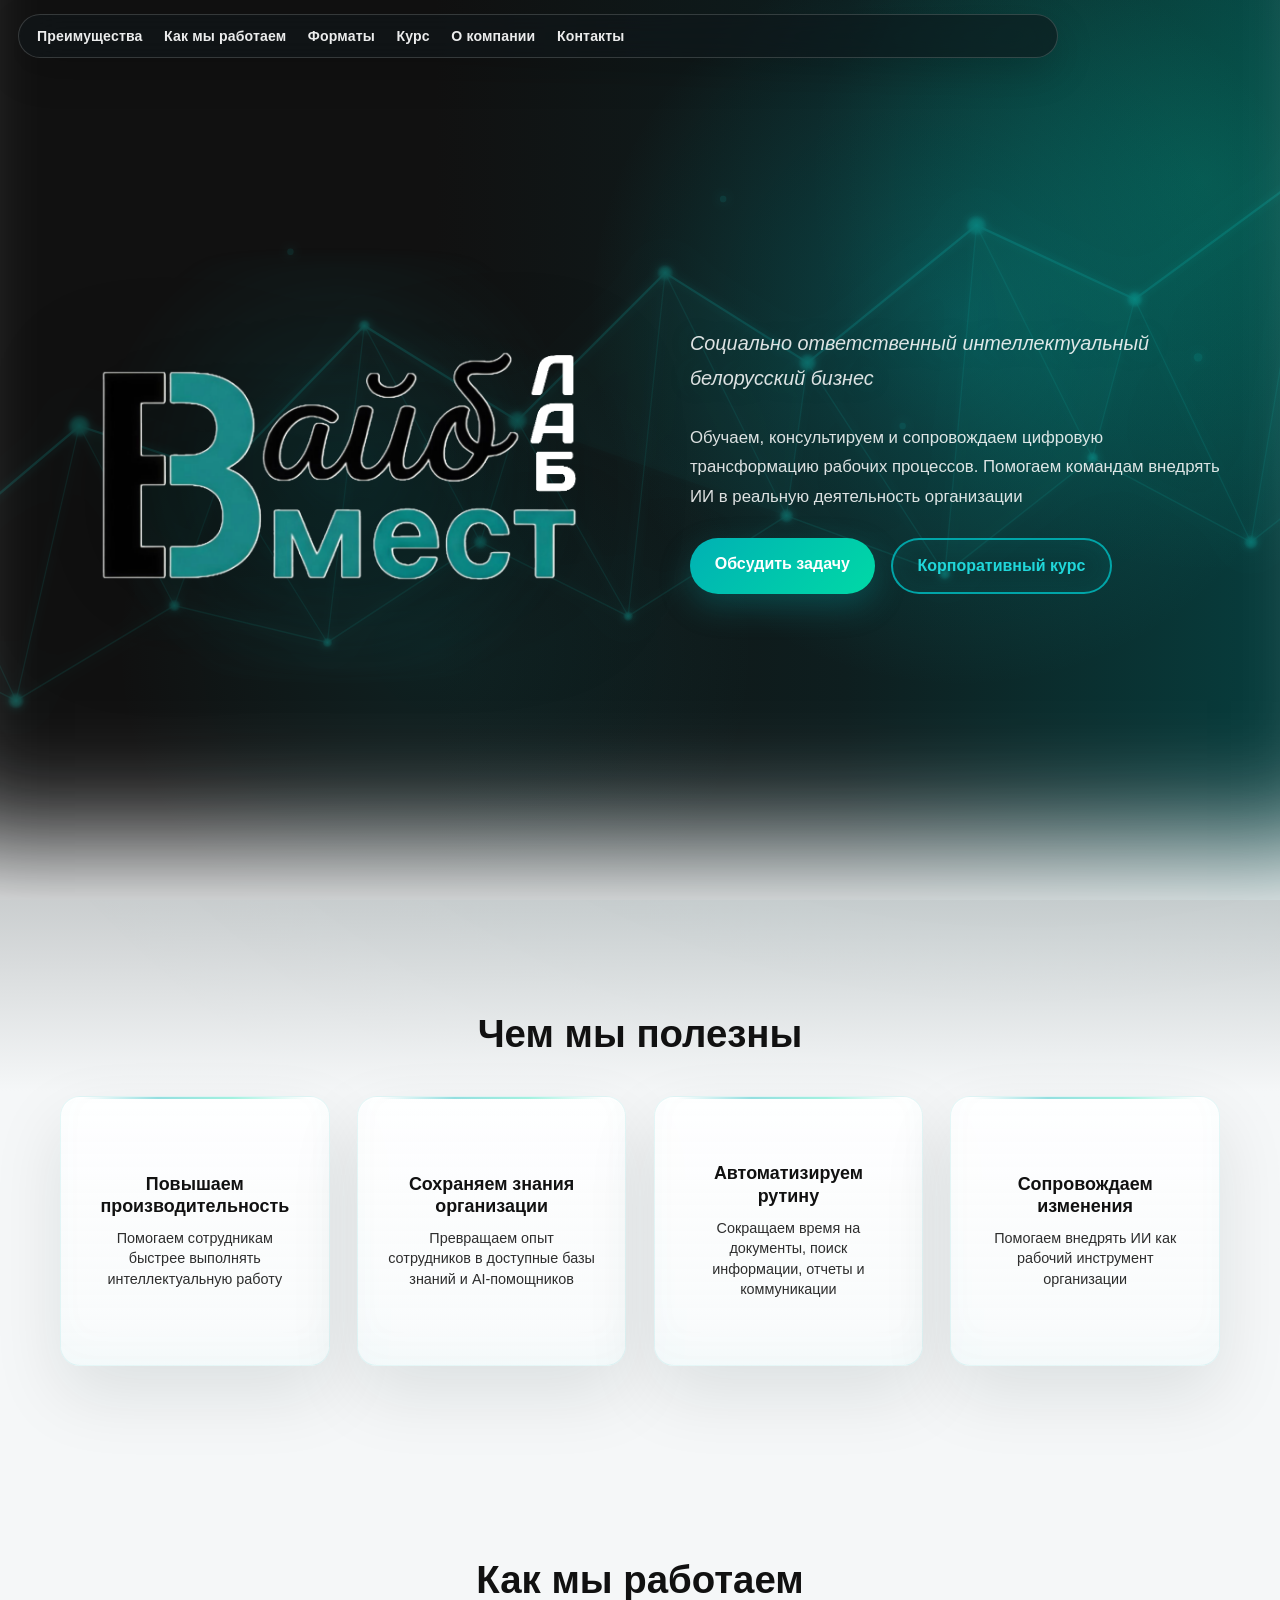
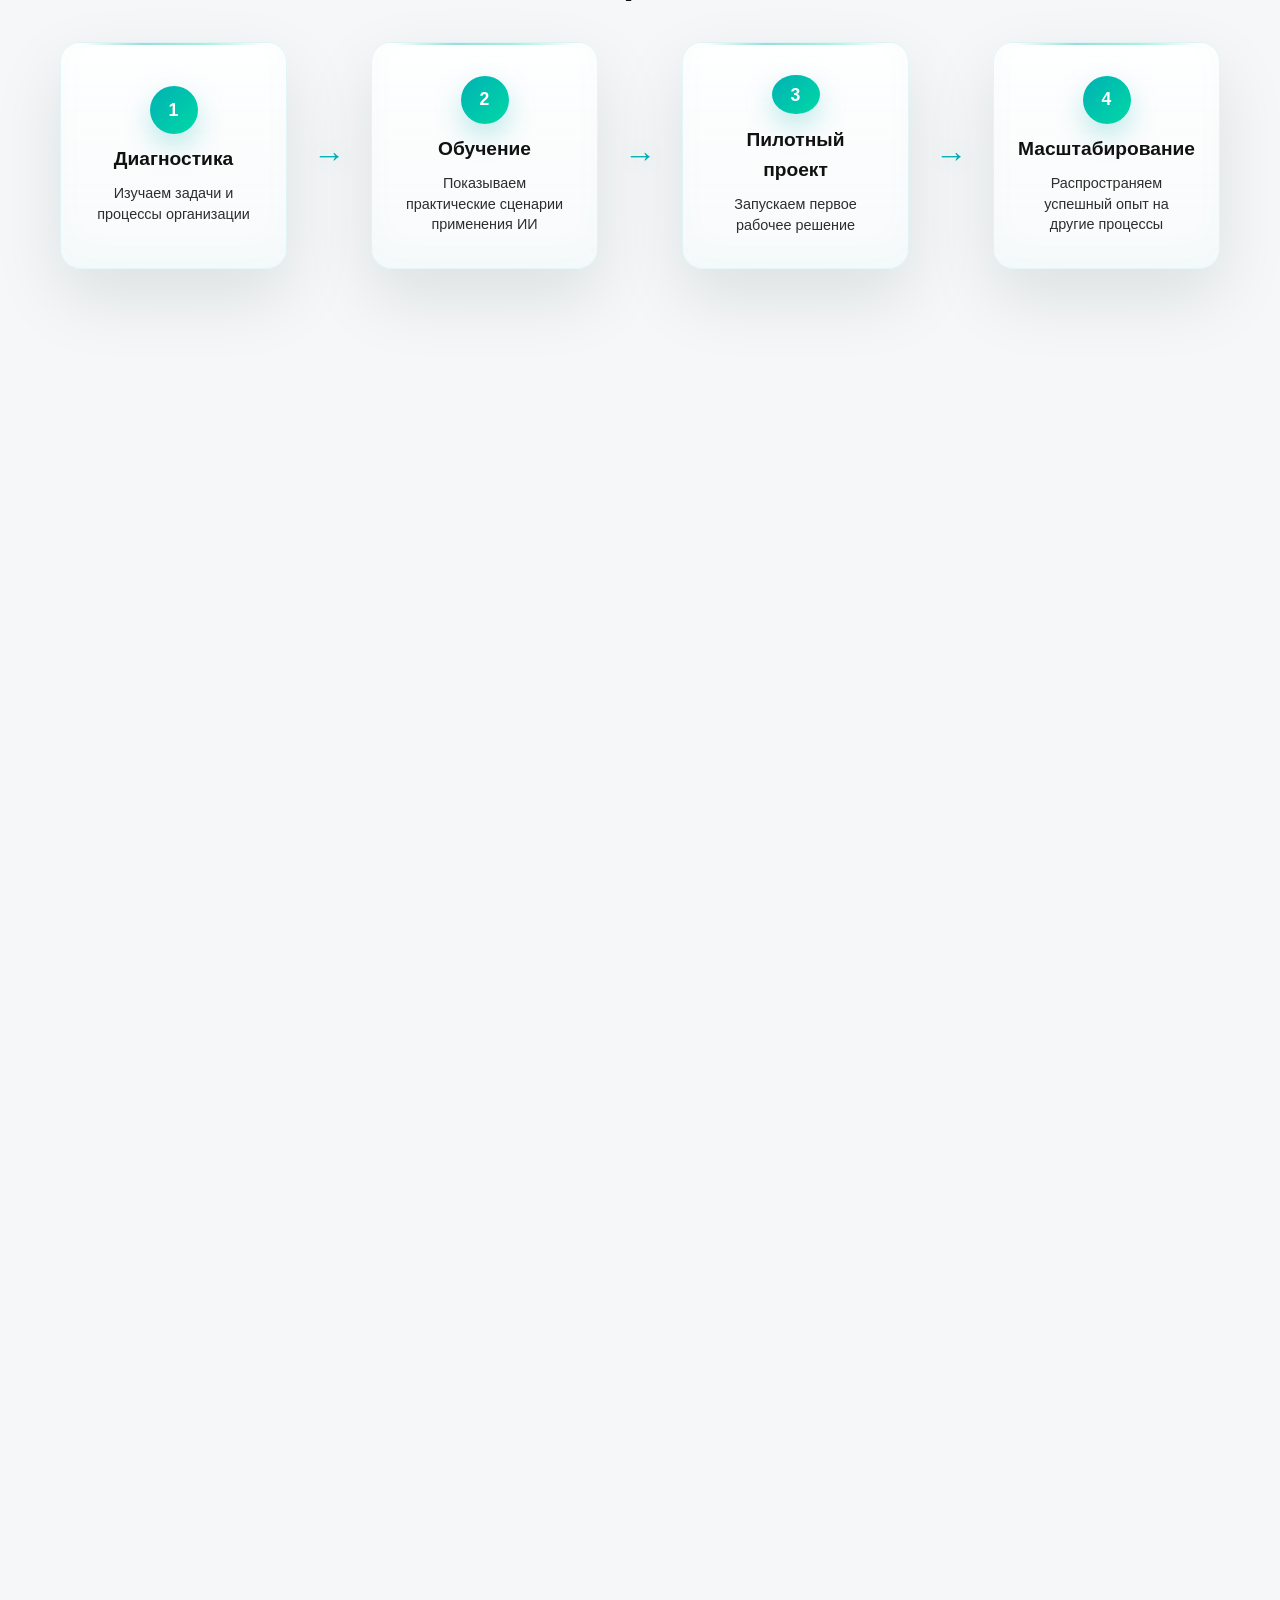
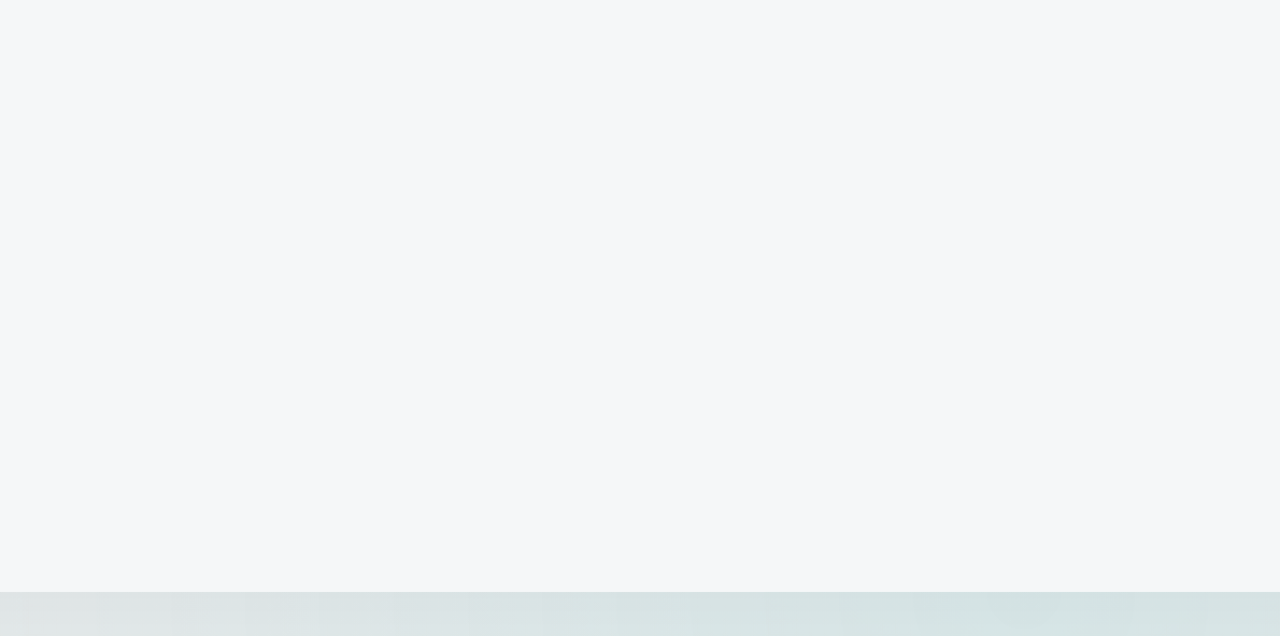
==== commit 19e064f2: "Update index.html" ====
--- a/index.html
+++ b/index.html
@@ -36,7 +36,7 @@
           <p>
             Обучаем, консультируем и сопровождаем цифровую трансформацию рабочих
             процессов. Помогаем командам внедрять ИИ в&nbsp;реальную деятельность
-            организации.
+            организации
           </p>
           <div class="hero-buttons">
             <a href="#contacts" class="btn btn-primary">Обсудить задачу</a>
@@ -55,27 +55,27 @@
           <div class="circle-card">
             <h3>Повышаем производительность</h3>
             <p>
-              Помогаем сотрудникам быстрее выполнять интеллектуальную работу.
+              Помогаем сотрудникам быстрее выполнять интеллектуальную работу
             </p>
           </div>
           <div class="circle-card">
             <h3>Сохраняем знания организации</h3>
             <p>
               Превращаем опыт сотрудников в&nbsp;доступные базы знаний и
-              AI‑помощников.
+              AI‑помощников
             </p>
           </div>
           <div class="circle-card">
             <h3>Автоматизируем рутину</h3>
             <p>
               Сокращаем время на документы, поиск информации, отчеты и
-              коммуникации.
+              коммуникации
             </p>
           </div>
           <div class="circle-card">
             <h3>Сопровождаем изменения</h3>
             <p>
-              Помогаем внедрять ИИ как рабочий инструмент организации.
+              Помогаем внедрять ИИ как рабочий инструмент организации
             </p>
           </div>
         </div>
@@ -90,25 +90,25 @@
           <div class="process-step">
             <div class="step-number">1</div>
             <h3>Диагностика</h3>
-            <p>Изучаем задачи и процессы организации.</p>
+            <p>Изучаем задачи и процессы организации</p>
           </div>
           <div class="process-arrow">&rarr;</div>
           <div class="process-step">
             <div class="step-number">2</div>
             <h3>Обучение</h3>
-            <p>Показываем практические сценарии применения ИИ.</p>
+            <p>Показываем практические сценарии применения ИИ</p>
           </div>
           <div class="process-arrow">&rarr;</div>
           <div class="process-step">
             <div class="step-number">3</div>
             <h3>Пилотный проект</h3>
-            <p>Запускаем первое рабочее решение.</p>
+            <p>Запускаем первое рабочее решение</p>
           </div>
           <div class="process-arrow">&rarr;</div>
           <div class="process-step">
             <div class="step-number">4</div>
             <h3>Масштабирование</h3>
-            <p>Распространяем успешный опыт на другие процессы.</p>
+            <p>Распространяем успешный опыт на другие процессы</p>
           </div>
         </div>
       </div>
@@ -121,19 +121,19 @@
         <div class="cards-grid">
           <div class="circle-card">
             <h3>Корпоративное обучение</h3>
-            <p>Программы для руководителей и сотрудников.</p>
+            <p>Программы для руководителей и сотрудников</p>
           </div>
           <div class="circle-card">
             <h3>Консалтинг</h3>
-            <p>Поиск точек роста и возможностей применения ИИ.</p>
+            <p>Поиск точек роста и возможностей применения ИИ</p>
           </div>
           <div class="circle-card">
             <h3>Проектное внедрение</h3>
-            <p>Создание и запуск AI‑ботов, ассистентов и автоматизированных процессов.</p>
+            <p>Создание и запуск AI‑ботов, ассистентов и автоматизированных процессов</p>
           </div>
           <div class="circle-card">
             <h3>Сопровождение команды</h3>
-            <p>Поддержка команды на этапе изменений.</p>
+            <p>Поддержка команды на этапе изменений</p>
           </div>
         </div>
       </div>
@@ -145,7 +145,7 @@
         <h2 class="section-title">Корпоративный курс по ИИ</h2>
         <p>
           Для большинства организаций цифровая трансформация начинается с
-          формирования общего языка и практических навыков работы с ИИ.
+          формирования общего языка и практических навыков работы с ИИ
         </p>
         <a href="https://pedfund.github.io/AI-PVNvna/" class="btn btn-primary" id="course-link">Перейти к программе курса</a>
       </div>
@@ -156,11 +156,12 @@
       <div class="container">
         <h2 class="section-title">О компании</h2>
         <p>
-          ВайбЗмест – белорусская компания, помогающая организациям внедрять
-          искусственный интеллект через обучение, консалтинг и проектную
-          деятельность. Мы применяем методологический подход, ответственно
-          используем технологии и ориентируемся на реальные задачи
-          организаций.
+         <p>
+  <strong>ВайбЗмест Лаб</strong> – социально ответственная белорусская компания, которая помогает организациям осмысленно внедрять искусственный интеллект. Мы обучаем, консультируем и сопровождаем изменения, чтобы современные технологии усиливали профессиональную экспертизу, сохраняли и развивали знания организаций, повышали производительность интеллектуального труда и приносили реальную пользу людям, командам и обществу.
+          </p>
+          <p>
+  Наш подход основан на методологии, практическом опыте, ответственном использовании технологий и внимании к людям как главной ценности любой организации.
+          </p>
         </p>
       </div>
     </section>
@@ -184,4 +185,4 @@
 
     <script src="script.js"></script>
   </body>
-</html>+</html>
--- a/style.css
+++ b/style.css
@@ -0,0 +1,743 @@
+/*
+ * Основная таблица стилей для сайта ВайбЗмест
+ * Тексты и структура не меняются. Доработаны визуал, фон, навигация и анимации.
+ */
+
+:root {
+  --color-primary: #111111;
+  --color-light: #ffffff;
+  --color-accent: #00b1b4;
+  --color-accent-emerald: #00d9a6;
+  --color-background: #f5f7f8;
+  --color-card-bg: #f5f7f8;
+  --color-text-dark: #2e2e2e;
+  --color-text-light: #f9f9f9;
+  --spacing: 20px;
+  --max-width: 1200px;
+}
+
+* {
+  margin: 0;
+  padding: 0;
+  box-sizing: border-box;
+}
+
+html {
+  scroll-behavior: smooth;
+  scroll-padding-top: 92px;
+}
+
+body {
+  font-family: 'Arial', 'Helvetica', sans-serif;
+  line-height: 1.6;
+  background:
+    radial-gradient(circle at 80% 0%, rgba(0, 177, 180, 0.07), transparent 34%),
+    linear-gradient(180deg, rgba(9, 17, 19, 0.08) 0, transparent 260px),
+    var(--color-background);
+  color: var(--color-text-dark);
+  overflow-x: hidden;
+}
+
+img {
+  max-width: 100%;
+  height: auto;
+}
+
+a {
+  color: var(--color-accent);
+  text-decoration: none;
+}
+
+a:hover {
+  text-decoration: none;
+}
+
+.container {
+  max-width: var(--max-width);
+  margin: 0 auto;
+  padding: 0 var(--spacing);
+}
+
+/* Навигация: фиксированная стеклянная строка */
+.navbar {
+  position: fixed;
+  top: 14px;
+  left: 18px;
+  width: min(1040px, calc(100vw - 36px));
+  padding: 8px 18px;
+  display: flex;
+  align-items: center;
+  justify-content: flex-start;
+  z-index: 10001;
+  background: rgba(16, 22, 26, 0.64);
+  backdrop-filter: blur(22px) saturate(150%);
+  -webkit-backdrop-filter: blur(22px) saturate(150%);
+  border: 1px solid rgba(255, 255, 255, 0.16);
+  border-radius: 999px;
+  box-shadow: 0 14px 38px rgba(0, 0, 0, 0.18);
+  transition: background 0.3s ease, border-color 0.3s ease, box-shadow 0.3s ease;
+}
+
+.navbar .logo {
+  display: none;
+}
+
+.nav-links {
+  list-style: none;
+  display: flex;
+  gap: 1.35rem;
+  align-items: center;
+}
+
+.nav-links li a {
+  color: rgba(255, 255, 255, 0.92);
+  font-weight: 600;
+  font-size: 0.88rem;
+  letter-spacing: 0.01em;
+  position: relative;
+  transition: color 0.25s ease;
+}
+
+.nav-links li a::after {
+  content: "";
+  position: absolute;
+  left: 0;
+  right: 0;
+  bottom: -7px;
+  height: 1px;
+  background: linear-gradient(90deg, transparent, var(--color-accent), var(--color-accent-emerald), transparent);
+  transform: scaleX(0);
+  transform-origin: center;
+  opacity: 0;
+  transition: transform 0.25s ease, opacity 0.25s ease;
+}
+
+.nav-links li a:hover {
+  color: var(--color-light);
+}
+
+.nav-links li a:hover::after {
+  transform: scaleX(1);
+  opacity: 1;
+}
+
+.nav-toggle {
+  display: none;
+  font-size: 2rem;
+  background: none;
+  border: none;
+  color: var(--color-light);
+  cursor: pointer;
+}
+
+/* Первый экран */
+.hero {
+  background-color: var(--color-primary);
+  color: var(--color-light);
+  min-height: 100vh;
+  display: flex;
+  flex-direction: column;
+  justify-content: center;
+  align-items: center;
+  padding: 132px var(--spacing) 80px;
+  text-align: center;
+  position: relative;
+  z-index: 10000;
+  overflow: hidden;
+  isolation: isolate;
+}
+
+/* Общий темный фон, градиент и глубина */
+.hero::before {
+  content: "";
+  position: absolute;
+  inset: 0;
+  background:
+    radial-gradient(circle at 75% 35%, rgba(0, 177, 180, 0.28), transparent 33%),
+    radial-gradient(circle at 94% 20%, rgba(0, 217, 166, 0.18), transparent 28%),
+    radial-gradient(circle at 34% 72%, rgba(0, 177, 180, 0.11), transparent 30%),
+    linear-gradient(90deg, #111111 0%, #111111 34%, #0e1e1f 66%, #073d3d 100%);
+  pointer-events: none;
+  z-index: 0;
+}
+
+/* Фиксированная нейросетка на фоне первого экрана */
+.hero::after {
+  content: "";
+  position: absolute;
+  inset: -18% -26% -12% -18%;
+  background-image: url("assets/network-bg.svg");
+  background-repeat: no-repeat;
+  background-size: min(1900px, 170vw) auto;
+  background-position: 50% 52%;
+  opacity: 0.27;
+  filter: saturate(1.05) drop-shadow(0 0 18px rgba(0, 177, 180, 0.16));
+  mix-blend-mode: screen;
+  pointer-events: none;
+  z-index: 1;
+  animation: networkFloat 42s ease-in-out infinite alternate;
+  mask-image: linear-gradient(180deg, transparent 0%, black 18%, black 82%, transparent 100%);
+  -webkit-mask-image: linear-gradient(180deg, transparent 0%, black 18%, black 82%, transparent 100%);
+}
+
+.hero::before {
+  box-shadow: inset 0 -150px 120px -95px var(--color-background);
+}
+
+.hero-content {
+  position: relative;
+}
+
+.hero-content {
+  width: min(1160px, 92vw);
+  display: grid;
+  grid-template-columns: 1fr 0.95fr;
+  align-items: center;
+  gap: clamp(42px, 6vw, 72px);
+  text-align: left;
+  z-index: 3;
+  transform: translateY(-8px);
+}
+
+/* Логотип без карточки, рамки и черной подложки от CSS */
+.hero-logo-card {
+  background: transparent;
+  padding: 0;
+  border-radius: 0;
+  box-shadow: none;
+  position: relative;
+  animation: heroLogoIn 0.9s ease-out both;
+}
+
+.hero-logo-card::before {
+  content: "";
+  position: absolute;
+  inset: -20%;
+  background: radial-gradient(circle, rgba(0, 177, 180, 0.2), transparent 58%);
+  filter: blur(8px);
+  z-index: -1;
+  opacity: 0.75;
+  animation: logoGlow 7s ease-in-out infinite alternate;
+}
+
+.hero-logo {
+  width: 100%;
+  display: block;
+  border: none;
+  border-radius: 0;
+  filter: drop-shadow(0 22px 55px rgba(0, 0, 0, 0.45));
+}
+
+.hero-text {
+  max-width: 590px;
+  animation: heroTextIn 0.9s ease-out 0.12s both;
+}
+
+.eyebrow {
+  color: var(--color-text-light);
+  font-weight: 400;
+  letter-spacing: normal;
+  text-transform: none;
+  font-style: italic;
+  font-size: clamp(1.08rem, 1.55vw, 1.34rem) !important;
+  line-height: 1.28;
+  margin-bottom: 1.05rem;
+  text-shadow: 0 0 30px rgba(0, 177, 180, 0.25);
+}
+
+.hero-content h1 {
+  font-size: clamp(3rem, 6vw, 5.8rem);
+  line-height: 1;
+  margin-bottom: 1rem;
+}
+
+.hero-content h2 {
+  font-size: clamp(1.35rem, 2vw, 2rem);
+  line-height: 1.35;
+  font-weight: 500;
+  margin-bottom: 1.4rem;
+}
+
+.hero-content p {
+  font-size: 1.05rem;
+  line-height: 1.75;
+  color: rgba(255, 255, 255, 0.86);
+  margin-bottom: 1.7rem;
+  max-width: 620px;
+}
+
+.hero-buttons {
+  display: flex;
+  gap: 1rem;
+  flex-wrap: wrap;
+  justify-content: flex-start;
+  margin-bottom: 1rem;
+}
+
+.tagline {
+  font-size: 0.92rem;
+  color: rgba(255, 255, 255, 0.62);
+}
+
+.btn {
+  display: inline-block;
+  padding: 0.82rem 1.55rem;
+  border-radius: 999px;
+  font-weight: 700;
+  transition: transform 0.25s ease, background-color 0.3s ease, color 0.3s ease, border-color 0.3s ease, box-shadow 0.3s ease;
+}
+
+.btn:hover {
+  transform: translateY(-2px);
+}
+
+.btn-primary {
+  background: linear-gradient(135deg, var(--color-accent), var(--color-accent-emerald));
+  color: var(--color-light);
+  box-shadow: 0 12px 32px rgba(0, 177, 180, 0.28);
+}
+
+.btn-primary:hover {
+  background: linear-gradient(135deg, #00c5c9, #00e4ae);
+  box-shadow: 0 16px 42px rgba(0, 177, 180, 0.36);
+}
+
+.btn-outline {
+  background-color: rgba(0, 177, 180, 0.04);
+  color: #20d7da;
+  border: 2px solid rgba(0, 177, 180, 0.9);
+  box-shadow: inset 0 0 24px rgba(0, 177, 180, 0.08);
+}
+
+.btn-outline:hover {
+  background-color: var(--color-accent);
+  color: var(--color-light);
+  border-color: var(--color-accent);
+  box-shadow: 0 16px 42px rgba(0, 177, 180, 0.26);
+}
+
+.section {
+  padding: 96px 0;
+  position: relative;
+  z-index: 0;
+  scroll-margin-top: 96px;
+  background: transparent;
+}
+
+.benefits {
+  padding-top: 112px;
+  background:
+    linear-gradient(180deg, rgba(7, 18, 20, 0.18) 0%, rgba(245, 247, 248, 0.98) 34%, var(--color-background) 100%);
+}
+
+.section-title {
+  font-size: clamp(2rem, 3vw, 2.65rem);
+  line-height: 1.15;
+  margin-bottom: 2.5rem;
+  text-align: center;
+  color: var(--color-primary);
+}
+
+.cards-grid {
+  display: grid;
+  grid-template-columns: repeat(auto-fit, minmax(250px, 1fr));
+  gap: 1.7rem;
+}
+
+.card,
+.circle-card,
+.process-step {
+  z-index: auto;
+  background:
+    linear-gradient(180deg, rgba(255, 255, 255, 0.9), rgba(248, 251, 252, 0.82));
+  border: 1px solid rgba(0, 177, 180, 0.1);
+  box-shadow:
+    inset 0 1px 0 rgba(255, 255, 255, 0.86),
+    inset 0 -16px 34px rgba(0, 177, 180, 0.025),
+    0 28px 70px rgba(14, 28, 34, 0.1);
+  transition: transform 0.3s ease, box-shadow 0.3s ease, border-color 0.3s ease;
+}
+
+.card::before,
+.circle-card::before,
+.process-step::before {
+  content: "";
+  position: absolute;
+  top: 0;
+  left: 22px;
+  right: 22px;
+  height: 2px;
+  border-radius: 999px;
+  background: linear-gradient(90deg, transparent, rgba(0, 177, 180, 0.58), rgba(0, 217, 166, 0.5), transparent);
+  opacity: 0.72;
+}
+
+.card:hover,
+.circle-card:hover,
+.process-step:hover {
+  transform: translateY(-6px);
+  border-color: rgba(0, 177, 180, 0.22);
+  box-shadow:
+    inset 0 1px 0 rgba(255, 255, 255, 0.92),
+    inset 0 -16px 34px rgba(0, 177, 180, 0.04),
+    0 34px 86px rgba(14, 28, 34, 0.14),
+    0 0 34px rgba(0, 177, 180, 0.08);
+}
+
+.card {
+  position: relative;
+  overflow: hidden;
+  border-radius: 20px;
+  padding: 1.7rem;
+}
+
+.card h3 {
+  margin-bottom: 0.75rem;
+  font-size: 1.25rem;
+  color: var(--color-primary);
+}
+
+.card p {
+  font-size: 0.95rem;
+  color: var(--color-text-dark);
+  line-height: 1.5;
+}
+
+.circle-card {
+  position: relative;
+  overflow: hidden;
+  border-radius: 20px;
+  aspect-ratio: 1 / 1;
+  display: flex;
+  flex-direction: column;
+  align-items: stretch;
+  justify-content: center;
+  padding: 1.6rem 1.55rem;
+  text-align: center;
+}
+
+.circle-card h3 {
+  margin: 0 auto 0.65rem;
+  font-size: 1.12rem;
+  line-height: 1.25;
+  color: var(--color-primary);
+  max-width: 94%;
+}
+
+.circle-card p {
+  font-size: 0.9rem;
+  color: var(--color-text-dark);
+  line-height: 1.42;
+  margin: 0 auto;
+  max-width: 96%;
+}
+
+.process-flow {
+  display: flex;
+  flex-direction: column;
+  align-items: center;
+  gap: 1rem;
+}
+
+.process-step {
+  position: relative;
+  overflow: hidden;
+  border-radius: 20px;
+  aspect-ratio: 1 / 1;
+  padding: 2rem;
+  display: flex;
+  flex-direction: column;
+  align-items: center;
+  justify-content: center;
+  text-align: center;
+  width: 100%;
+}
+
+.process-step h3 {
+  margin-bottom: 0.5rem;
+  font-size: 1.2rem;
+  color: var(--color-primary);
+}
+
+.process-step p {
+  color: var(--color-text-dark);
+  font-size: 0.9rem;
+  line-height: 1.45;
+}
+
+.process-arrow {
+  font-size: 2rem;
+  color: var(--color-accent);
+  transform: none;
+  margin: 0 10px;
+  filter: drop-shadow(0 0 10px rgba(0, 177, 180, 0.18));
+}
+
+.step-number {
+  background: linear-gradient(135deg, var(--color-accent), var(--color-accent-emerald));
+  color: var(--color-light);
+  border-radius: 50%;
+  width: 48px;
+  height: 48px;
+  display: flex;
+  align-items: center;
+  justify-content: center;
+  margin-bottom: 0.65rem;
+  font-weight: 700;
+  font-size: 1.1rem;
+  box-shadow: 0 12px 28px rgba(0, 177, 180, 0.25);
+}
+
+.course {
+  background:
+    radial-gradient(circle at 72% 24%, rgba(0, 217, 166, 0.13), transparent 30%),
+    radial-gradient(circle at 28% 70%, rgba(0, 177, 180, 0.16), transparent 34%),
+    var(--color-primary);
+  color: var(--color-light);
+  text-align: center;
+  overflow: hidden;
+}
+
+.course .section-title {
+  color: var(--color-light);
+}
+
+.course p {
+  max-width: 660px;
+  margin: 0 auto 1.7rem;
+  font-size: 1rem;
+  line-height: 1.65;
+  color: rgba(255, 255, 255, 0.85);
+}
+
+.course .btn-primary {
+  font-size: 1rem;
+}
+
+.about p {
+  max-width: 820px;
+  margin: 0 auto;
+  font-size: 1.03rem;
+  line-height: 1.75;
+}
+
+.contacts {
+  background-color: var(--color-background);
+  color: var(--color-primary);
+}
+
+.contact-info {
+  display: flex;
+  flex-wrap: wrap;
+  gap: 2rem;
+  justify-content: center;
+}
+
+.contact-item {
+  min-width: 220px;
+  padding: 1.6rem 2rem;
+  border-radius: 20px;
+  background: linear-gradient(180deg, rgba(255, 255, 255, 0.9), rgba(248, 251, 252, 0.84));
+  box-shadow:
+    inset 0 1px 0 rgba(255, 255, 255, 0.86),
+    0 28px 70px rgba(14, 28, 34, 0.1);
+  border: 1px solid rgba(0, 177, 180, 0.1);
+  transition: transform 0.3s ease, box-shadow 0.3s ease;
+}
+
+.contact-item:hover {
+  transform: translateY(-6px);
+  box-shadow:
+    inset 0 1px 0 rgba(255, 255, 255, 0.92),
+    0 34px 86px rgba(14, 28, 34, 0.14),
+    0 0 34px rgba(0, 177, 180, 0.08);
+}
+
+.contact-item h3 {
+  margin-bottom: 0.5rem;
+  font-size: 1.25rem;
+  color: var(--color-primary);
+}
+
+.contact-item p {
+  font-size: 1rem;
+}
+
+.contact-item a {
+  color: var(--color-accent);
+  font-weight: 700;
+}
+
+.contact-item a:hover {
+  text-decoration: underline;
+}
+
+.scroll-section {
+  opacity: 0;
+  transform: translateY(44px);
+  transition: opacity 0.7s ease-out, transform 0.7s ease-out;
+}
+
+.scroll-section.visible {
+  opacity: 1;
+  transform: translateY(0);
+}
+
+@media (min-width: 768px) {
+  .process-flow {
+    flex-direction: row;
+    justify-content: space-between;
+  }
+
+  .process-step {
+    width: calc(25% - 15px);
+  }
+}
+
+@media (max-width: 991px) {
+  .navbar {
+    justify-content: space-between;
+    width: min(520px, calc(100vw - 28px));
+    left: 14px;
+    padding: 7px 11px 7px 16px;
+  }
+
+  .nav-links {
+    position: absolute;
+    top: calc(100% + 10px);
+    right: 0;
+    background-color: rgba(16, 22, 26, 0.82);
+    backdrop-filter: blur(22px) saturate(150%);
+    -webkit-backdrop-filter: blur(22px) saturate(150%);
+    flex-direction: column;
+    width: 230px;
+    padding: 1rem;
+    gap: 1rem;
+    display: none;
+    border-radius: 22px;
+    border: 1px solid rgba(255, 255, 255, 0.18);
+    box-shadow: 0 18px 44px rgba(0, 0, 0, 0.16);
+  }
+
+  .nav-links li a {
+    color: var(--color-light);
+    font-size: 0.94rem;
+  }
+
+  .nav-toggle {
+    display: block;
+    margin-left: auto;
+  }
+
+  .navbar.active .nav-links {
+    display: flex;
+  }
+}
+
+@media (max-width: 900px) {
+  .hero {
+    padding: 132px var(--spacing) 72px;
+  }
+
+  .hero::after {
+    background-size: 240% auto;
+    background-position: 48% 46%;
+    opacity: 0.22;
+  }
+
+  .hero-content {
+    grid-template-columns: 1fr;
+    gap: 38px;
+    text-align: center;
+    transform: none;
+  }
+
+  .hero-logo-card {
+    max-width: 460px;
+    margin: 0 auto;
+  }
+
+  .hero-text {
+    margin: 0 auto;
+  }
+
+  .hero-buttons {
+    justify-content: center;
+  }
+}
+
+@media (max-width: 767px) {
+  .process-arrow {
+    transform: rotate(90deg);
+    margin: 10px 0;
+  }
+}
+
+@media (max-width: 575px) {
+  .cards-grid {
+    grid-template-columns: 1fr;
+  }
+
+  .circle-card,
+  .process-step {
+    aspect-ratio: auto;
+    min-height: 220px;
+  }
+
+  .eyebrow {
+    font-size: 1.25rem !important;
+  }
+}
+
+@keyframes networkFloat {
+  0% {
+    transform: translate3d(-24px, 10px, 0) scale(1);
+    opacity: 0.2;
+  }
+
+  50% {
+    transform: translate3d(12px, -14px, 0) scale(1.018);
+    opacity: 0.31;
+  }
+
+  100% {
+    transform: translate3d(34px, 6px, 0) scale(1.035);
+    opacity: 0.25;
+  }
+}
+
+@keyframes logoGlow {
+  from {
+    opacity: 0.45;
+    transform: scale(0.96);
+  }
+
+  to {
+    opacity: 0.88;
+    transform: scale(1.04);
+  }
+}
+
+@keyframes heroLogoIn {
+  from {
+    opacity: 0;
+    transform: translateY(18px) scale(0.98);
+  }
+
+  to {
+    opacity: 1;
+    transform: translateY(0) scale(1);
+  }
+}
+
+@keyframes heroTextIn {
+  from {
+    opacity: 0;
+    transform: translateY(18px);
+  }
+
+  to {
+    opacity: 1;
+    transform: translateY(0);
+  }
+}
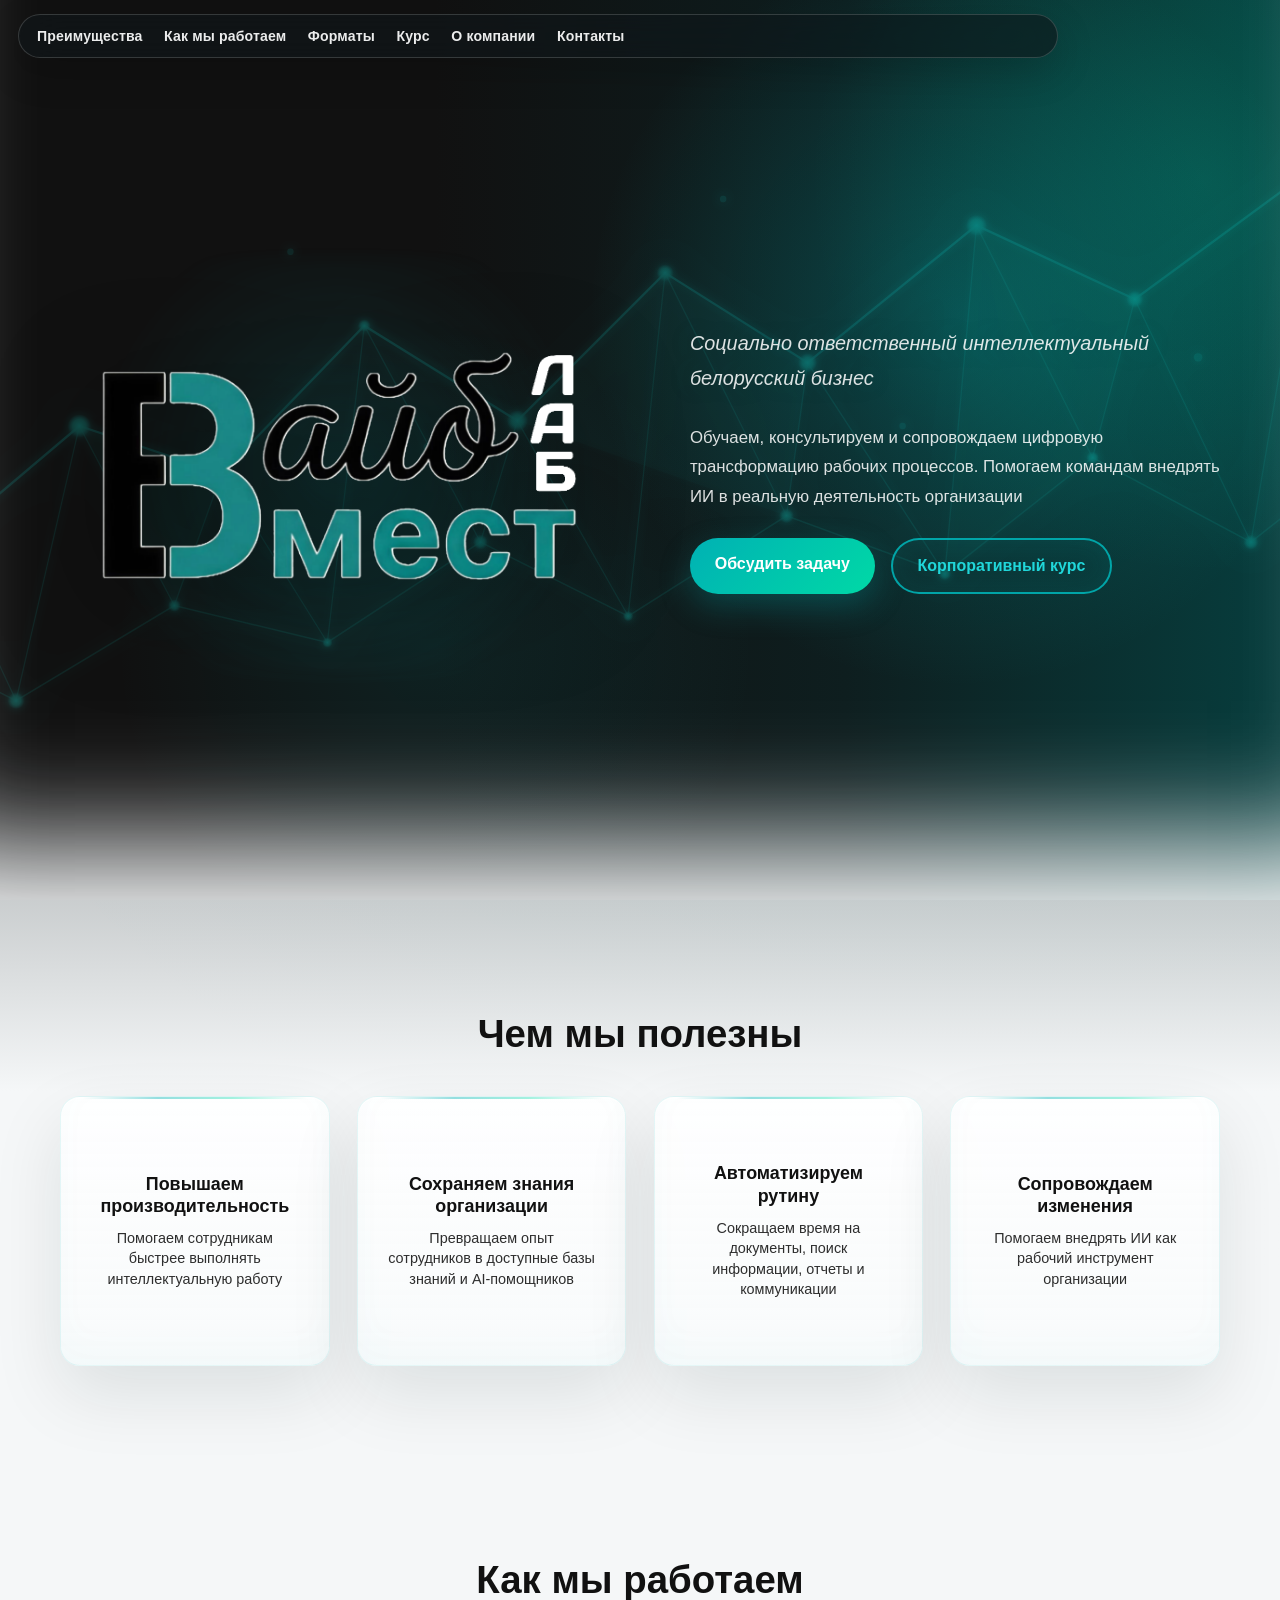
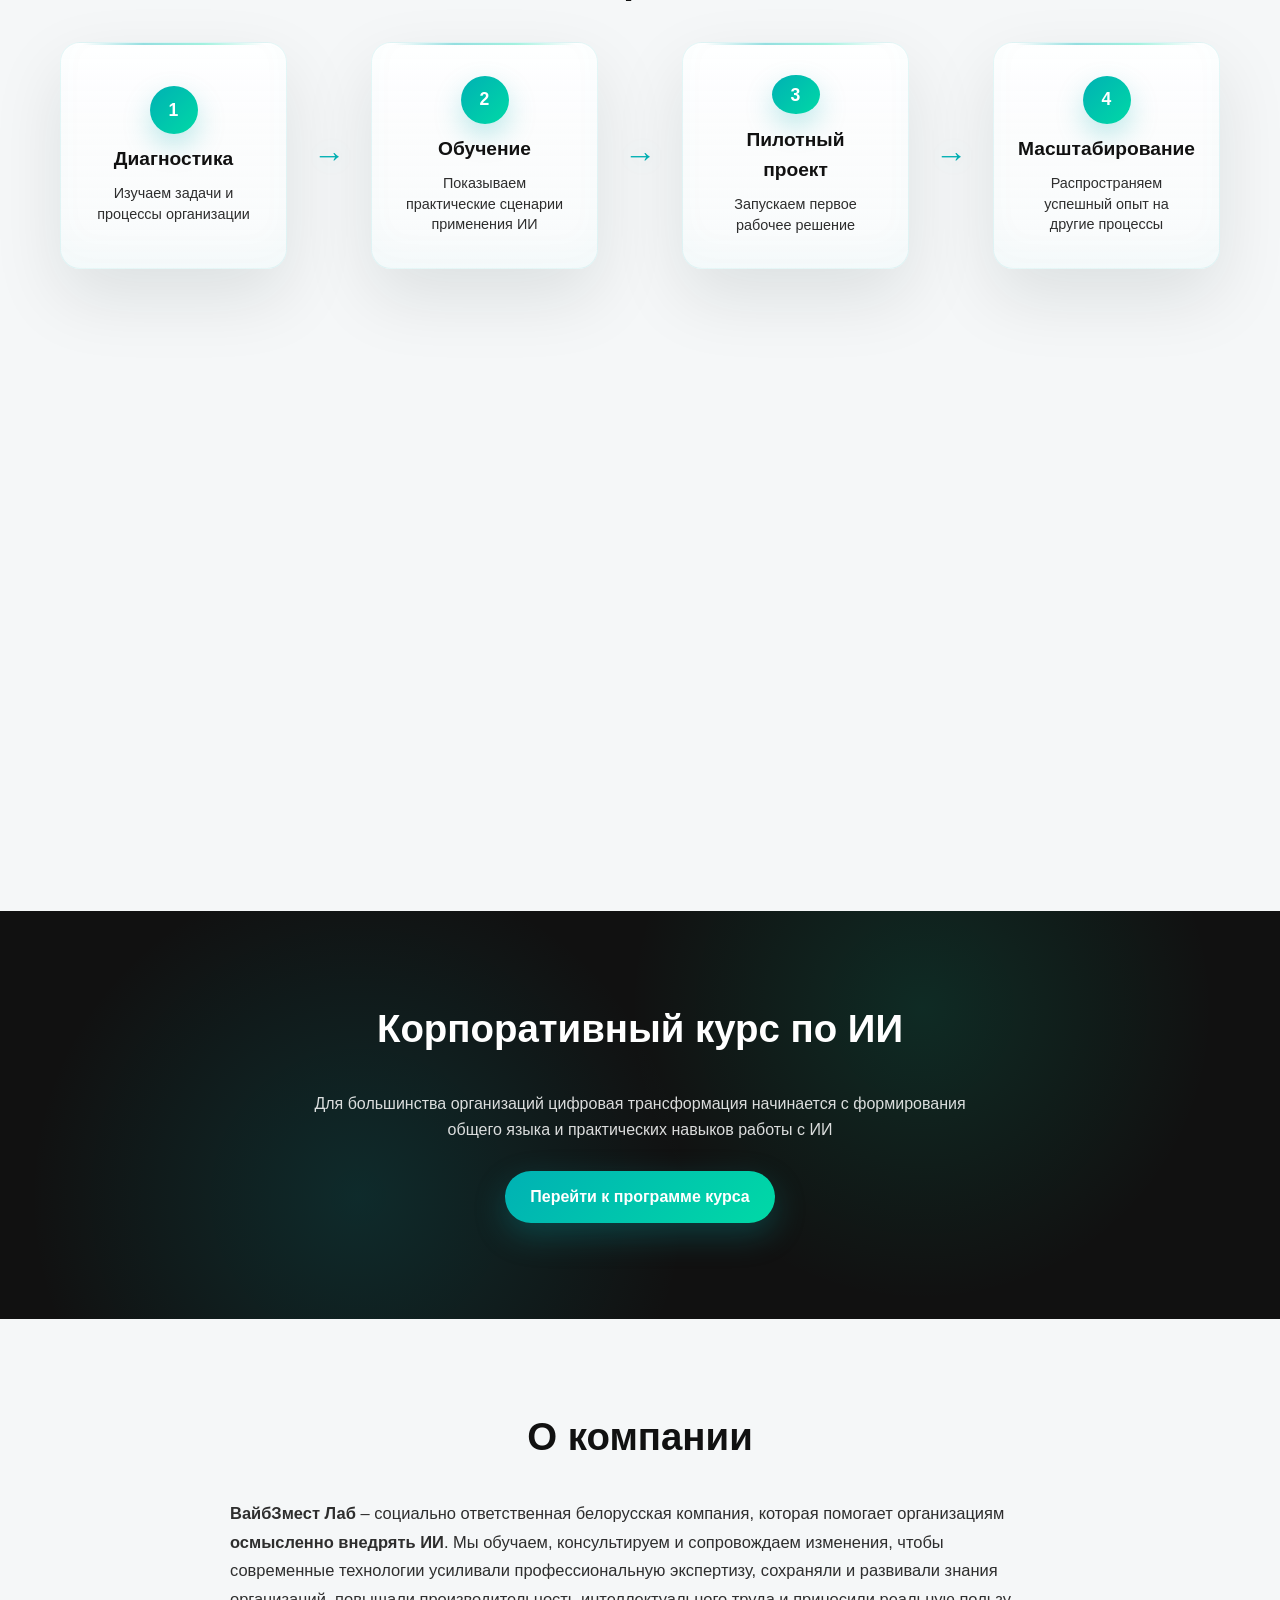
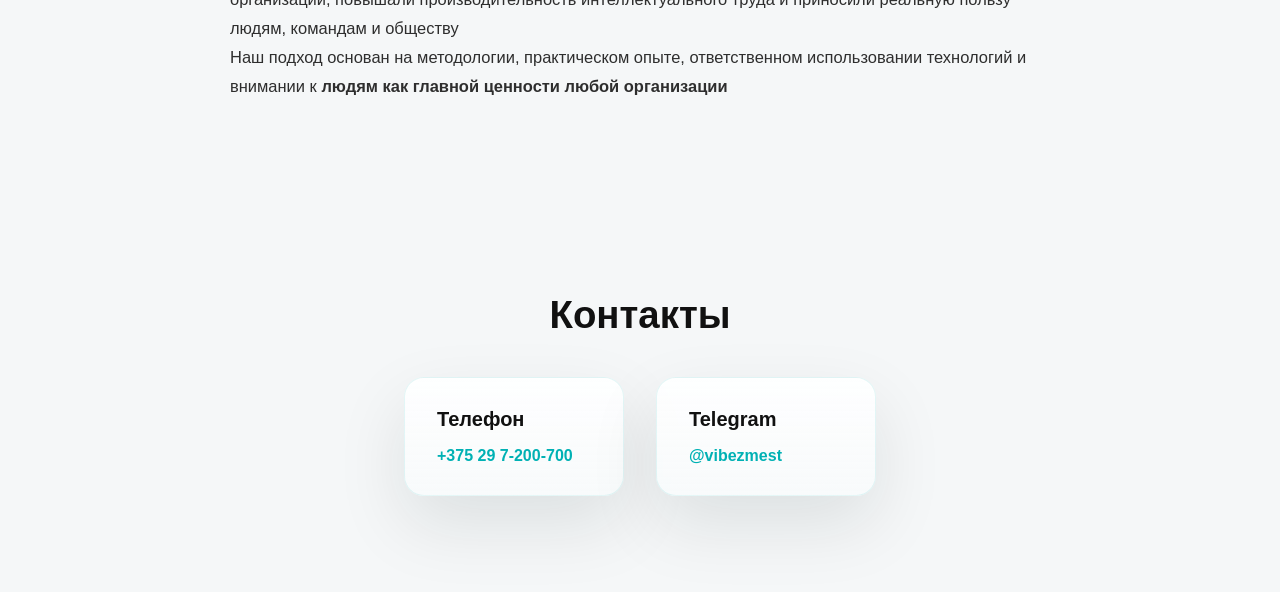
==== commit 8038028c: "Update index.html" ====
--- a/index.html
+++ b/index.html
@@ -157,10 +157,10 @@
         <h2 class="section-title">О компании</h2>
         <p>
          <p>
-  <strong>ВайбЗмест Лаб</strong> – социально ответственная белорусская компания, которая помогает организациям осмысленно внедрять искусственный интеллект. Мы обучаем, консультируем и сопровождаем изменения, чтобы современные технологии усиливали профессиональную экспертизу, сохраняли и развивали знания организаций, повышали производительность интеллектуального труда и приносили реальную пользу людям, командам и обществу.
+  <strong>ВайбЗмест Лаб</strong> – социально ответственная белорусская компания, которая помогает организациям <strong>осмысленно внедрять ИИ</strong>. Мы обучаем, консультируем и сопровождаем изменения, чтобы современные технологии усиливали профессиональную экспертизу, сохраняли и развивали знания организаций, повышали производительность интеллектуального труда и приносили реальную пользу людям, командам и обществу
           </p>
           <p>
-  Наш подход основан на методологии, практическом опыте, ответственном использовании технологий и внимании к людям как главной ценности любой организации.
+  Наш подход основан на методологии, практическом опыте, ответственном использовании технологий и внимании к <strong>людям как главной ценности любой организации </strong>
           </p>
         </p>
       </div>
